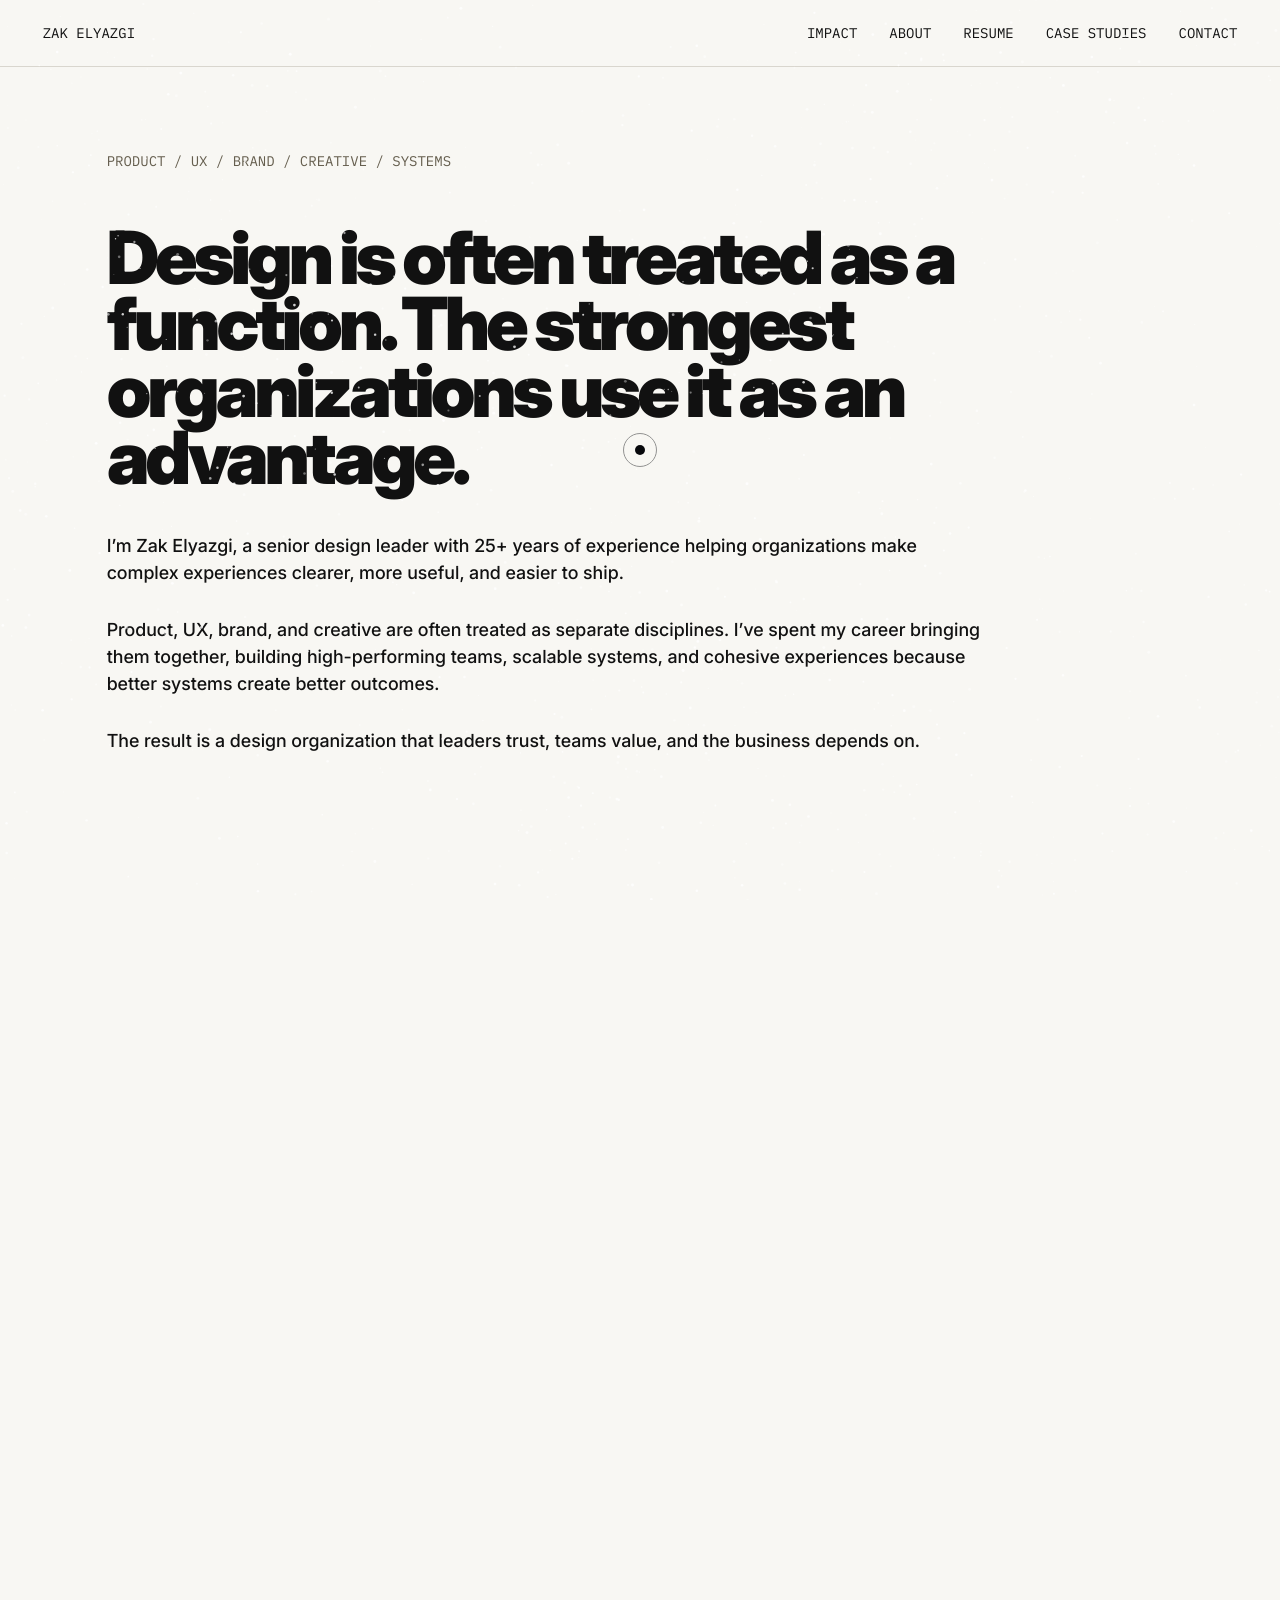
==== index.html @ 568b93e0 "Add social sharing preview metadata" ====
<!doctype html>
<html lang="en">
  <head>
    <meta charset="utf-8">
    <meta name="viewport" content="width=device-width, initial-scale=1">
    <meta name="description" content="Zak Elyazgi is a senior design leader helping organizations turn product, UX, brand, creative, and systems work into business advantage.">
    <title>Zak Elyazgi | Design Leader</title>
    <link rel="canonical" href="https://zakelyazgi.com/">
    <meta property="og:type" content="website">
    <meta property="og:site_name" content="Zak Elyazgi">
    <meta property="og:title" content="Zak Elyazgi | Design Leader">
    <meta property="og:description" content="Zak Elyazgi is a senior design leader helping organizations turn product, UX, brand, creative, and systems work into business advantage.">
    <meta property="og:url" content="https://zakelyazgi.com/">
    <meta property="og:image" content="https://zakelyazgi.com/assets/social-preview.jpg">
    <meta property="og:image:width" content="1200">
    <meta property="og:image:height" content="630">
    <meta property="og:image:alt" content="Zak Elyazgi, Design Leader">
    <meta name="twitter:card" content="summary_large_image">
    <meta name="twitter:title" content="Zak Elyazgi | Design Leader">
    <meta name="twitter:description" content="Zak Elyazgi is a senior design leader helping organizations turn product, UX, brand, creative, and systems work into business advantage.">
    <meta name="twitter:image" content="https://zakelyazgi.com/assets/social-preview.jpg">
    <meta name="twitter:image:alt" content="Zak Elyazgi, Design Leader">
    <link rel="preconnect" href="https://fonts.googleapis.com">
    <link rel="preconnect" href="https://fonts.gstatic.com" crossorigin>
    <link rel="icon" href="assets/favicon.svg" type="image/svg+xml">
    <link href="https://fonts.googleapis.com/css2?family=IBM+Plex+Mono:wght@400&family=Inter:wght@400;500;700;900&display=swap" rel="stylesheet">
    <link rel="stylesheet" href="styles.css?v=20260730-preloader-v6">
  </head>
  <body data-intro-active="true">
    <div class="intro-veil" aria-hidden="true"></div>
    <p class="intro-label" aria-hidden="true">Zak Elyazgi | UX, Product Design, Creative, Research</p>
    <canvas class="ambient-canvas" aria-hidden="true"></canvas>
    <header class="site-header" data-menu-open="false">
      <a class="brand" href="#top" aria-label="Zak Elyazgi home">Zak Elyazgi</a>
      <button class="menu-toggle" type="button" aria-expanded="false" aria-controls="primary-menu" aria-label="Open menu">
        <span></span>
        <span></span>
      </button>
      <nav id="primary-menu" class="primary-menu" aria-label="Primary navigation">
        <a href="#impact">Impact</a>
        <a href="#about">About</a>
        <a href="#record">Resume</a>
        <a href="#case-studies">Case Studies</a>
        <a href="#contact">Contact</a>
      </nav>
    </header>

    <main id="top">
      <section class="hero section-pad">
        <p class="eyebrow">Product / UX / Brand / Creative / Systems</p>
        <div class="hero-grid">
          <h1>Design is often treated as a function. The strongest organizations use it as an advantage.</h1>
          <div class="hero-aside">
            <p>I’m Zak Elyazgi, a senior design leader with 25+ years of experience helping organizations make complex experiences clearer, more useful, and easier to ship.</p>
            <p>Product, UX, brand, and creative are often treated as separate disciplines. I’ve spent my career bringing them together, building high-performing teams, scalable systems, and cohesive experiences because better systems create better outcomes.</p>
            <p>The result is a design organization that leaders trust, teams value, and the business depends on.</p>
            <div class="hero-actions">
              <a class="button-outline" href="#case-studies">View Case Studies</a>
              <a class="text-link" href="Resume_ZakElyazgi-DesignExecutive.pdf" target="_blank" rel="noreferrer">Download Resume (PDF)</a>
            </div>
          </div>
        </div>
      </section>

      <section class="section section-pad" id="impact" aria-labelledby="impact-title">
        <div class="section-intro">
          <p class="eyebrow">Selected Impact</p>
          <div>
            <h2 id="impact-title">Impact across business outcomes, product engagement, user scale, and team leadership.</h2>
            <p class="section-copy">Across enterprise technology, media, startups, and brand systems, my work has focused on building the teams, systems, and experiences that help Design create value for organizations that can be measured.</p>
          </div>
        </div>
        <div class="impact-grid" aria-label="Selected impact metrics">
          <article>
            <h3 class="metric-change"><span>18%</span><span class="metric-arrow">→</span><span>50%</span></h3>
            <p>Helped shift SiriusXM customer transaction mix from call center to digital self-service by improving subscription, ecommerce, and customer experience workflows across web and mobile platforms.</p>
          </article>
          <article>
            <h3>30%+</h3>
            <p>Increased engagement for NameStudio after redesigning the experience around LLM-powered, AI-assisted domain discovery.</p>
          </article>
          <article>
            <h3>12M+</h3>
            <p>Monthly SiriusXM digital users supported by the UX practice I built, with research and A/B testing programs established to improve web, mobile, ecommerce, subscription experiences, and conversion rates.</p>
          </article>
          <article>
            <h3>25+</h3>
            <p>Person globally distributed UX, creative, motion, animation, and front-end development team scaled at Swtch Communications — one of four multidisciplinary teams I’ve hired, built, mentored, and led across my career.</p>
          </article>
        </div>
        <p class="closing-line">The throughline is consistent: clearer systems, stronger teams, better experiences, and design work that earns trust by changing outcomes.</p>
      </section>

      <section class="section section-pad about-section" id="about" aria-labelledby="about-title">
        <div class="about-grid">
          <img class="profile-image" src="assets/zak-profile-withshadow.webp" alt="Zak Elyazgi portrait">
          <div class="about-copy">
            <p class="eyebrow">About Zak Elyazgi</p>
            <h2 id="about-title">I came up through the work. I lead by building the system around it.</h2>
            <p>I’m a UX, product, brand, and creative leader with 25+ years of experience across enterprise technology, media products, federal services, startups, and digital platforms.</p>
            <p>My career started in the craft of design and expanded into product experience, research, brand systems, creative direction, team leadership, and design operations. That range is the advantage. It means I understand the work itself, the teams behind it, and the systems required to make it better at scale.</p>
            <p>I care about strong design. I care just as much about the conditions that make strong design repeatable: clear priorities, better operating models, higher standards, useful research, trusted collaboration, and teams that know how to move from ambiguity to execution.</p>
          </div>
        </div>
        <div class="process-grid" aria-label="Leadership principles">
          <article>
            <p class="number-label">01</p>
            <h3>Build clarity.</h3>
            <p>I help teams understand what matters, what good looks like, and how design decisions connect to customer and business outcomes.</p>
          </article>
          <article>
            <p class="number-label">02</p>
            <h3>Raise the standard.</h3>
            <p>I push for stronger craft, clearer experiences, better collaboration, and more disciplined execution across product, UX, brand, and creative.</p>
          </article>
          <article>
            <p class="number-label">03</p>
            <h3>Create the system.</h3>
            <p>I build the workflows, standards, governance, feedback loops, and operating models that help teams deliver better work consistently.</p>
          </article>
          <article>
            <p class="number-label">04</p>
            <h3>Earn trust.</h3>
            <p>I help design become a partner the business depends on, not a function it simply routes work through.</p>
          </article>
        </div>
      </section>

      <section class="section section-pad" id="record" aria-labelledby="record-title">
        <div class="section-intro">
          <p class="eyebrow">Leadership Record</p>
          <div>
            <h2 id="record-title">Design leadership across teams, platforms, and operating models.</h2>
            <p class="section-copy">Across enterprise technology, media, startups, and brand systems, my work has focused on building the teams, systems, and experiences that help Design create measurable value.</p>
            <a class="text-link text-link-flush section-link" href="Resume_ZakElyazgi-DesignExecutive.pdf" target="_blank" rel="noreferrer">Download Resume (PDF)</a>
          </div>
        </div>
        <div class="experience-list" aria-label="Resume highlights">
          <article>
            <p class="company">Verisign</p>
            <div>
              <p class="role-date">2021-2025</p>
              <h3>Sr. Director, UX & Creative Services</h3>
              <p>Directed UX, research, brand, creative services, design operations, and digital experience across enterprise platforms within a publicly traded technology company. Led teams and systems supporting Verisign.com, NameStudio, global brand standards, accessibility, and design quality at scale.</p>
            </div>
          </article>
          <article>
            <p class="company">Swtch Comms</p>
            <div>
              <p class="role-date">2020-2021</p>
              <h3>Head of UX & Creative</h3>
              <p>Scaled a globally distributed 25-person team across UX, creative, motion, animation, and front-end delivery in a startup-like environment serving several high-profile clients. Designed the operating model, formalized roles and workflow governance, and raised delivery standards across disciplines during a pivotal growth phase.</p>
            </div>
          </article>
          <article>
            <p class="company">Halfaker</p>
            <div>
              <p class="role-date">2018-2021</p>
              <h3>Director, User Experience</h3>
              <p>Built and scaled the organization’s UX practice, embedding human-centered design, research, design systems, and Agile-aligned UX processes into complex federal service and enterprise programs.</p>
            </div>
          </article>
          <article>
            <p class="company">SiriusXM</p>
            <div>
              <p class="role-date">2014-2018</p>
              <h3>Director, User Experience</h3>
              <p>Built and led UX across web, mobile, ecommerce, and subscription experiences for digital platforms serving millions of users. Helped transform self-service workflows, grow online transactions, institutionalize A/B testing and research, and establish more consistent UX standards across SiriusXM.com properties.</p>
            </div>
          </article>
        </div>
      </section>

      <section class="section section-pad case-section" id="case-studies" aria-labelledby="case-title">
        <div class="section-intro">
          <p class="eyebrow">Case Studies</p>
          <div>
            <h2 id="case-title">Three examples of my design leadership, from strategy to outcomes.</h2>
            <p class="section-copy">Different environments, different constraints, same throughline: understand the system, improve the experience, and connect design decisions to outcomes the business can see.</p>
          </div>
        </div>
        <div class="case-grid">
          <article class="case-card purple">
            <p class="case-label">01 SiriusXM</p>
            <h3>Driving customer behavior toward digital self-service.</h3>
            <p>SiriusXM needed to shift more account, billing, subscription, and conversion activity out of the call center and into digital channels — improving the customer experience while reducing service costs.</p>
            <p>I helped build the UX practice, research discipline, testing programs, and self-service flow improvements that made more of those high-value tasks easier to complete through digital channels.</p>
            <div class="results">
              <p class="eyebrow-small">Results</p>
              <ul>
                <li>Tens of millions in annual cost savings through call deflection</li>
                <li>12M+ monthly digital users supported</li>
                <li>18% → 50% digital transaction mix shift</li>
              </ul>
            </div>
            <a class="case-link text-link-flush" href="case-study-siriusxm.html">Read the case study →</a>
          </article>
          <article class="case-card orange">
            <p class="case-label">02 Verisign</p>
            <h3>Building agency-level UX and creative capability in-house.</h3>
            <p>At Verisign, the challenge was building the internal capability to take on complex work across enterprise web, product UX, brand governance, accessibility, AI-enabled experience, and digital delivery.</p>
            <p>I led the UX, creative, research, and delivery model that helped the team redesign NameStudio, define its AI-assisted experience, and deliver a 120+ page Verisign.com redesign in-house.</p>
            <div class="results">
              <p class="eyebrow-small">Results</p>
              <ul>
                <li>30%+ NameStudio engagement lift</li>
                <li>120+ page Verisign.com redesign delivered in-house</li>
                <li>Significant outside agency cost savings</li>
              </ul>
            </div>
            <a class="case-link text-link-flush" href="case-study-verisign.html">Read the case study →</a>
          </article>
          <article class="case-card green">
            <p class="case-label">03 Grab</p>
            <h3>Turning speed into a delightful product experience.</h3>
            <p>Grab started as a rough startup idea with a big operational promise: deliver convenience-store essentials faster and closer than traditional delivery apps could.</p>
            <p>I led the UX and visual redesign across the customer app, internal fulfillment dashboard, and courier app, while also developing the marketing and investor story.</p>
            <div class="results">
              <p class="eyebrow-small">Results</p>
              <ul>
                <li>Launched live proof of concept</li>
                <li>Average 11-minute door-to-door delivery</li>
                <li>Customer feedback validated faster, easier, true door-to-door campus delivery</li>
              </ul>
            </div>
            <a class="case-link text-link-flush" href="case-study-grab.html">Read the case study →</a>
          </article>
        </div>
      </section>

      <section class="section section-pad additional-work" aria-labelledby="work-title">
        <div class="section-intro compact">
          <p class="eyebrow">Additional Work</p>
          <h2 id="work-title">A small sample of things I’ve made along the way.</h2>
        </div>
        <div class="work-carousel">
          <button class="work-frame" type="button" aria-label="Show next additional work slide">
            <img src="assets/carousel-01-grab-user-app.webp" alt="Grab user app screens">
          </button>
          <p class="work-label" aria-live="polite">01/15 – Grab user app</p>
          <div class="slider-bars" aria-label="Additional work carousel slides"></div>
        </div>
      </section>

      <section class="brand-section section-pad" aria-labelledby="brands-title">
        <p class="eyebrow centered" id="brands-title">Brands I’ve worked for or with</p>
        <div class="logo-grid" aria-label="Brand logos">
          <img class="logo-dotcom" src="assets/logo-dotcom.svg" alt=".com">
          <img class="logo-siriusxm" src="assets/logo-siriusxm.svg" alt="SiriusXM">
          <img class="logo-verisign" src="assets/logo-verisign.svg" alt="Verisign">
          <img class="logo-aol" src="assets/logo-aol.svg" alt="AOL">
          <img class="logo-nsc" src="assets/logo-national-student-clearinghouse.png" alt="National Student Clearinghouse">
          <img class="logo-wizards" src="assets/logo-wizards.svg" alt="Washington Wizards">
          <img class="logo-george-mason" src="assets/logo-george-mason.svg" alt="George Mason University">
          <img class="logo-hult-prize" src="assets/logo-hult-prize.svg" alt="Hult Prize">
        </div>
      </section>
      <section class="contact section-pad" id="contact" aria-labelledby="contact-title">
        <p class="eyebrow">Contact</p>
        <h2 id="contact-title">I’d love to help your organization leverage design as a business <span>advantage</span>.</h2>
        <p>If the challenge is connecting the dots across product, UX, brand, and creative — and building the team, standards, and operating model to turn that alignment into better outcomes — let’s talk.</p>
        <div class="contact-links">
          <a class="text-link text-link-flush" href="Resume_ZakElyazgi-DesignExecutive.pdf" target="_blank" rel="noreferrer">Download Resume (PDF)</a>
          <a class="text-link text-link-flush" href="https://www.linkedin.com/in/zakelyazgi" target="_blank" rel="noreferrer">Connect with me on LinkedIn</a>
          <a class="text-link text-link-flush" href="mailto:zak@zakelyazgi.com">Email Me</a>
        </div>
      </section>
    </main>

    <footer class="site-footer section-pad" aria-label="Site footer">
      <p>Designed in Figma. Developed with Codex.</p>
      <p>Copyright 2026 Zak Elyazgi. All Rights Reserved.</p>
    </footer>

    <script src="script.js?v=20260730-preloader-v6"></script>
  </body>
</html>
---- styles.css ----
:root {
  --paper: #f8f7f3;
  --ink: #111111;
  --muted: #655e4e;
  --line: #d9d6ce;
  --orange: #ff785a;
  --green: #69a297;
  --purple: #7e6b8f;
  --gutter: clamp(24px, 8.333vw, 160px);
  --content: 1600px;
  --label-col: clamp(160px, 14.166vw, 272px);
  --header-height: 67px;
  --space-section: clamp(88px, 6.667vw, 128px);
  --space-inner: clamp(48px, 3.333vw, 64px);
  --span-8: calc(var(--content) * 8 / 12);
  --span-10: calc(var(--content) * 10 / 12);
  --span-12: var(--content);
  --type-body: clamp(18px, 1.042vw, 20px);
  --type-inner: 16px;
  --leading-body: 1.5;
  --leading-inner: 1.3;
  --case-accent: var(--purple);
}

* {
  box-sizing: border-box;
}

html {
  overflow-x: hidden;
  scroll-behavior: smooth;
}

body {
  position: relative;
  margin: 0;
  overflow-x: hidden;
  background: var(--paper);
  color: var(--ink);
  font-family: Inter, Arial, sans-serif;
  text-rendering: geometricPrecision;
}

body[data-intro-active="true"] {
  height: 100vh;
  overflow: hidden;
}

.ambient-canvas {
  position: fixed;
  z-index: 3;
  inset: 0;
  width: 100%;
  height: 100%;
  pointer-events: none;
  mix-blend-mode: multiply;
  opacity: 0.78;
}

body[data-intro-active="true"] .ambient-canvas {
  z-index: 95;
  filter: contrast(1.5) brightness(1.4);
  mix-blend-mode: screen;
  opacity: 0.88;
}

body:not([data-intro-active="true"]) .ambient-canvas {
  filter: contrast(1.08) brightness(1.02);
  opacity: 0.72;
}

body[data-dotfield-theme="inverse"] .ambient-canvas {
  z-index: 4;
  filter: contrast(1.26) brightness(1.16);
  mix-blend-mode: screen;
  opacity: 0.54;
}

.cursor-dot,
.cursor-ring {
  position: fixed;
  top: 0;
  left: 0;
  z-index: 120;
  display: none;
  mix-blend-mode: difference;
  pointer-events: none;
  transform: translate3d(-50%, -50%, 0);
  will-change: transform;
}

.cursor-dot {
  width: 10px;
  height: 10px;
  border-radius: 999px;
  background: #ffffff;
}

.cursor-ring {
  width: 34px;
  height: 34px;
  border: 1px solid #ffffff;
  border-radius: 999px;
  opacity: 0.42;
  transition: width 180ms ease, height 180ms ease, border-color 180ms ease, opacity 180ms ease;
}

body[data-custom-cursor="true"],
body[data-custom-cursor="true"] a,
body[data-custom-cursor="true"] button {
  cursor: none;
}

body[data-custom-cursor="true"] .cursor-dot,
body[data-custom-cursor="true"] .cursor-ring {
  display: block;
}

body[data-cursor-hover="true"] .cursor-ring {
  width: 54px;
  height: 54px;
  opacity: 0.58;
}

body[data-reveal="true"] .reveal-item {
  opacity: 0;
  transform: translate3d(0, 14px, 0);
  transition: opacity 720ms ease, transform 560ms cubic-bezier(0.22, 1, 0.36, 1);
  transition-delay: var(--reveal-delay, 0ms);
  will-change: opacity, transform;
}

body[data-reveal="true"] .reveal-item.is-visible {
  opacity: 1;
  transform: translate3d(0, 0, 0);
}

body[data-unfurl="all"][data-reveal="true"] .reveal-item {
  clip-path: inset(0 100% -0.22em -0.08em);
  opacity: 1;
  transform: none;
  transition: clip-path 920ms cubic-bezier(0.76, 0, 0.24, 1);
  transition-delay: var(--reveal-delay, 0ms);
  will-change: clip-path;
}

body[data-unfurl="all"][data-reveal="true"] .reveal-item.is-visible {
  clip-path: inset(0 -0.08em -0.22em -0.08em);
  opacity: 1;
  transform: none;
}

body[data-unfurl="down"][data-reveal="true"] .reveal-item {
  clip-path: inset(0 -0.08em 100% -0.08em);
  opacity: 1;
  transform: none;
  transition: clip-path 920ms cubic-bezier(0.76, 0, 0.24, 1);
  transition-delay: var(--reveal-delay, 0ms);
  will-change: clip-path;
}

body[data-unfurl="down"][data-reveal="true"] .reveal-item.is-visible {
  clip-path: inset(0 -0.08em -0.22em -0.08em);
  opacity: 1;
  transform: none;
}

body[data-unfurl="down"] .hero h1,
body[data-unfurl="down"] .hero-aside p,
body[data-unfurl="down"] .hero-actions,
body[data-unfurl="all"] .hero h1,
body[data-unfurl="all"] .hero-aside p,
body[data-unfurl="all"] .hero-actions {
  animation: none;
}

body[data-unfurl="down"] .hero .eyebrow,
body[data-unfurl="down"] .hero h1,
body[data-unfurl="down"] .hero-aside p,
body[data-unfurl="down"] .hero-actions,
body[data-unfurl="all"] .hero .eyebrow,
body[data-unfurl="all"] .hero h1,
body[data-unfurl="all"] .hero-aside p,
body[data-unfurl="all"] .hero-actions {
  opacity: 1;
  transform: none;
}

@keyframes introLabelIn {
  0% {
    opacity: 0;
  }

  100% {
    opacity: 1;
  }
}

@keyframes introLabelOut {
  to {
    opacity: 0;
  }
}

@keyframes introVeilUp {
  0% {
    transform: translate3d(0, 0, 0);
  }

  100% {
    transform: translate3d(0, -100%, 0);
  }
}

.intro-veil {
  position: fixed;
  inset: 0;
  z-index: 90;
  background: var(--ink);
  pointer-events: none;
  transform: translate3d(0, 0, 0);
}

.intro-label {
  position: fixed;
  top: 50%;
  left: 50%;
  z-index: 110;
  max-width: calc(100vw - 48px);
  margin: 0;
  color: var(--paper);
  font-family: "IBM Plex Mono", monospace;
  font-size: 14px;
  font-weight: 400;
  line-height: 1.3;
  opacity: 0;
  pointer-events: none;
  text-align: center;
  text-transform: uppercase;
  transform: translate3d(-50%, -50%, 0);
  animation: introLabelIn 420ms ease forwards 140ms;
}

body[data-intro-exiting="true"] .intro-veil {
  animation: introVeilUp 960ms cubic-bezier(0.76, 0, 0.24, 1) forwards 140ms;
}

body[data-intro-exiting="true"] .intro-label {
  animation: introLabelOut 300ms ease forwards;
}

body[data-intro-seen="true"] .intro-veil,
body[data-intro-seen="true"] .intro-label {
  display: none;
}

@keyframes heroAsideIn {
  from {
    opacity: 0;
    transform: translate3d(0, 14px, 0);
  }

  to {
    opacity: 1;
    transform: translate3d(0, 0, 0);
  }
}

@keyframes navDropIn {
  from {
    opacity: 0;
    transform: translate3d(0, -100%, 0);
  }

  to {
    opacity: 1;
    transform: translate3d(0, 0, 0);
  }
}

@media (prefers-reduced-motion: reduce) {
  .ambient-canvas {
    opacity: 0.42;
  }

  .cursor-dot,
  .cursor-ring {
    display: none !important;
  }

  body[data-reveal="true"] .reveal-item {
    opacity: 1;
    transform: none;
    transition: none;
  }

  .intro-veil {
    display: none;
  }

  .intro-label {
    display: none;
  }

  .hero h1,
  .hero-aside > *,
  .site-header {
    opacity: 1;
    transform: none;
    animation: none;
  }
}

body,
button,
a {
  -webkit-font-smoothing: antialiased;
}

img {
  display: block;
  max-width: 100%;
}

a {
  color: inherit;
  text-decoration: none;
}

p,
h1,
h2,
h3,
ul {
  margin: 0;
}

main {
  padding-top: var(--header-height);
  background: var(--paper);
}

.site-header {
  position: fixed;
  top: 0;
  right: 0;
  left: 0;
  z-index: 50;
  display: flex;
  align-items: center;
  justify-content: space-between;
  min-height: var(--header-height);
  padding: 0 clamp(24px, 3.333vw, 64px);
  border-bottom: 1px solid var(--line);
  background: rgba(248, 247, 243, 0.94);
  backdrop-filter: blur(18px);
  opacity: 0;
  transform: translate3d(0, -100%, 0);
  transition: min-height 240ms cubic-bezier(0.22, 1, 0.36, 1), background 240ms ease, border-color 240ms ease, box-shadow 240ms ease;
}

body[data-intro-exiting="true"] .site-header {
  animation: navDropIn 760ms cubic-bezier(0.22, 1, 0.36, 1) forwards 600ms;
}

body[data-intro-skipped="true"] .site-header,
body[data-intro-skipped="true"] .hero h1,
body[data-intro-skipped="true"] .hero-aside p,
body[data-intro-skipped="true"] .hero-actions {
  opacity: 1;
  transform: none;
  animation: none;
}

.site-header[data-nav-scrolled="true"] {
  min-height: 56px;
  border-color: rgba(217, 214, 206, 0.74);
  background: rgba(248, 247, 243, 0.86);
  box-shadow: 0 18px 48px rgba(17, 17, 17, 0.035);
}

.brand,
.primary-menu,
.eyebrow,
.number-label,
.company,
.role-date,
.case-label,
.eyebrow-small,
.button-outline,
.text-link,
.site-footer p {
  font-family: "IBM Plex Mono", monospace;
  font-size: 14px;
  font-weight: 400;
  line-height: 1.3;
}

.brand,
.primary-menu a,
.eyebrow,
.number-label,
.company,
.role-date,
.case-label,
.eyebrow-small,
.button-outline,
.text-link {
  text-transform: uppercase;
}

.brand,
.primary-menu {
  color: var(--ink);
  white-space: nowrap;
}

.primary-menu {
  display: flex;
  gap: 32px;
  align-items: center;
  justify-content: flex-end;
  transition: gap 240ms cubic-bezier(0.22, 1, 0.36, 1);
}

.site-header[data-nav-scrolled="true"] .primary-menu {
  gap: 26px;
}

.primary-menu a,
.brand,
.text-link,
.case-link,
.button-outline {
  transition: color 180ms ease, border-color 180ms ease, background 180ms ease, background-size 220ms ease;
}

.primary-menu a {
  position: relative;
}

.primary-menu a::after {
  position: absolute;
  right: 0;
  bottom: -7px;
  left: 0;
  height: 1px;
  background: currentColor;
  content: "";
  opacity: 0.68;
  transform: scaleX(0);
  transform-origin: left center;
  transition: transform 220ms ease;
}

.primary-menu a:hover::after {
  transform: scaleX(1);
}

.primary-menu a:hover,
.brand:hover {
  color: var(--muted);
}

.text-link:hover,
.case-link:hover {
  color: var(--ink);
}

.menu-toggle {
  display: none;
}

.section-pad {
  width: min(100%, calc(var(--content) + (var(--gutter) * 2)));
  margin-inline: auto;
  padding-inline: var(--gutter);
}

.content-span-8,
.content-span-8-inset-1,
.content-span-10,
.content-span-10-inset-1,
.content-span-12 {
  margin-right: auto;
  margin-left: auto;
}

.content-span-8 {
  width: min(100%, var(--span-8));
}

.content-span-8-inset-1 {
  width: calc(100% * 8 / 12);
  margin-left: calc(100% / 12);
}

.content-span-10 {
  width: min(100%, var(--span-10));
}

.content-span-10-inset-1 {
  width: calc(100% * 10 / 12);
  margin-left: calc(100% / 12);
}

.content-span-12 {
  width: min(100%, var(--span-12));
}

.stack-section {
  padding-top: var(--space-section);
  padding-bottom: 0;
}

.section,
.hero,
.brand-section {
  position: relative;
}

.section::after,
.hero::after,
.brand-section::after {
  position: absolute;
  right: var(--gutter);
  bottom: 0;
  left: var(--gutter);
  height: 1px;
  background: var(--line);
  content: "";
}

.hero {
  padding-top: clamp(84px, 6.615vw, 127px);
  padding-bottom: clamp(72px, 6.667vw, 128px);
}

.hero .eyebrow {
  margin-bottom: clamp(52px, 4.271vw, 82px);
}

.hero-grid {
  display: grid;
  grid-template-columns: minmax(0, 1056px) minmax(320px, 512px);
  gap: clamp(32px, 1.667vw, 32px);
  align-items: start;
}

.hero-grid > * {
  min-width: 0;
}

h1,
h2,
.impact-grid h3,
.process-grid h3,
.experience-list h3,
.case-card h3,
.contact h2 {
  font-weight: 900;
  letter-spacing: -0.055em;
}

h1 {
  max-width: 1056px;
  font-size: clamp(62px, 5.729vw, 110px);
  line-height: 0.91;
}

.hero h1 {
  opacity: 0;
  transform: translate3d(0, 14px, 0);
}

.hero-aside {
  padding-top: 10px;
}

.hero-aside p,
.hero-actions {
  opacity: 0;
  transform: translate3d(0, 14px, 0);
}

body[data-intro-exiting="true"] .hero h1 {
  animation: heroAsideIn 760ms cubic-bezier(0.22, 1, 0.36, 1) forwards 760ms;
}

body[data-intro-exiting="true"] .hero-aside p,
body[data-intro-exiting="true"] .hero-actions {
  animation: heroAsideIn 720ms cubic-bezier(0.22, 1, 0.36, 1) forwards;
}

body[data-intro-exiting="true"] .hero-aside p:nth-of-type(1) {
  animation-delay: 900ms;
}

body[data-intro-exiting="true"] .hero-aside p:nth-of-type(2) {
  animation-delay: 1020ms;
}

body[data-intro-exiting="true"] .hero-aside p:nth-of-type(3) {
  animation-delay: 1140ms;
}

body[data-intro-exiting="true"] .hero-actions {
  animation-delay: 1300ms;
}

.hero-aside p,
.section-copy,
.closing-line,
.about-copy p:not(.eyebrow),
.contact > p:not(.eyebrow),
.case-hero-copy p,
.case-proof-copy,
.case-callout p:not(.eyebrow),
.case-outcome-copy p {
  color: var(--ink);
  font-size: var(--type-body);
  font-weight: 500;
  line-height: var(--leading-body);
}

.hero-aside p + p,
.about-copy p + p {
  margin-top: 30px;
}

.hero-actions {
  display: flex;
  flex-wrap: wrap;
  gap: 24px 32px;
  align-items: center;
  margin-top: 42px;
}

.button-outline {
  position: relative;
  display: inline-flex;
  align-items: center;
  justify-content: center;
  min-width: 240px;
  min-height: 54px;
  padding: 13px 24px 11px;
  border: 1px solid var(--ink);
  background-image: linear-gradient(var(--ink), var(--ink));
  background-position: left center;
  background-repeat: no-repeat;
  background-size: 0% 100%;
  color: var(--muted);
  text-align: center;
}

.button-outline:hover {
  background-size: 100% 100%;
  color: var(--paper);
}

.text-link {
  position: relative;
  display: inline-block;
  padding-inline: 12px;
  color: var(--muted);
  line-height: 2.15;
}

.text-link-flush {
  padding-inline: 0;
}

.case-link.text-link-flush {
  padding-inline: 0;
}

.text-link::before,
.text-link::after,
.case-link::before,
.case-link::after {
  position: absolute;
  right: 12px;
  bottom: 0;
  left: 12px;
  height: 1px;
  background: currentColor;
  content: "";
  pointer-events: none;
}

.text-link::before,
.case-link::before {
  opacity: 0.42;
  transition: opacity 120ms ease;
}

.text-link::after,
.case-link::after {
  opacity: 1;
  transform: scaleX(0);
  transform-origin: left center;
  transition: transform 220ms ease;
}

.text-link-flush::before,
.text-link-flush::after {
  right: 0;
  left: 0;
}

.text-link:hover::before,
.case-link:hover::before {
  opacity: 0;
}

.text-link:hover::after,
.case-link:hover::after {
  transform: scaleX(1);
}

.section {
  padding-top: clamp(88px, 6.667vw, 128px);
  padding-bottom: clamp(88px, 6.667vw, 128px);
}

.section-intro {
  display: grid;
  grid-template-columns: var(--label-col) minmax(0, 1056px);
  gap: 0;
  align-items: start;
}

.section-intro.compact {
  margin-bottom: 58px;
}

.eyebrow,
.number-label,
.company,
.role-date,
.case-label,
.eyebrow-small {
  color: var(--muted);
}

h2 {
  max-width: 1056px;
  font-size: clamp(48px, 4.167vw, 80px);
  line-height: 1;
}

.section-copy {
  max-width: 1056px;
  margin-top: clamp(44px, 3.333vw, 64px);
}

.section-link {
  margin-top: 38px;
}

.impact-grid {
  display: grid;
  grid-template-columns: repeat(4, minmax(0, 1fr));
  margin-top: clamp(60px, 4.896vw, 94px);
}

.impact-grid article {
  display: grid;
  grid-template-rows: 96px 1fr;
  align-content: start;
  min-height: 349px;
  padding: 64px 40px;
  border: 1px solid var(--line);
  border-right: 0;
}

.impact-grid article:last-child {
  border-right: 1px solid var(--line);
}

.impact-grid h3 {
  display: flex;
  gap: clamp(8px, 0.729vw, 14px);
  align-items: baseline;
  align-self: start;
  flex-wrap: nowrap;
  font-size: clamp(50px, 3.073vw, 59px);
  line-height: 0.875;
  white-space: nowrap;
}

.metric-change {
  max-width: 100%;
}

.impact-grid article > p {
  align-self: start;
  margin-top: 0;
}

.metric-arrow {
  font-family: "IBM Plex Mono", monospace;
  font-weight: 400;
  letter-spacing: 0;
}

.impact-grid p,
.process-grid p,
.experience-list p,
.case-card p,
.case-card li {
  font-size: var(--type-inner);
  font-weight: 500;
  line-height: var(--leading-inner);
}

.closing-line {
  max-width: 1056px;
  margin-top: 61px;
  margin-left: var(--label-col);
}

.about-grid {
  display: grid;
  grid-template-columns: minmax(260px, 512px) minmax(0, 1056px);
  gap: 32px;
  align-items: start;
}

.profile-image {
  width: 100%;
  max-width: 512px;
  aspect-ratio: 512 / 531;
  object-fit: cover;
}

.about-copy {
  padding-left: 0;
}

.about-copy .eyebrow {
  margin-bottom: clamp(56px, 4.271vw, 82px);
}

.about-copy h2 {
  margin-bottom: clamp(42px, 3.333vw, 64px);
}

.about-copy p:not(.eyebrow) {
  max-width: 1056px;
}

.process-grid {
  display: grid;
  grid-template-columns: repeat(4, minmax(0, 1fr));
  margin-top: clamp(76px, 6.667vw, 128px);
}

.process-grid article {
  min-height: 348px;
  padding: 63px 39px 39px;
  border: 1px solid var(--muted);
  border-right: 0;
}

.process-grid article:last-child {
  border-right: 1px solid var(--muted);
}

.number-label {
  margin-bottom: 42px;
}

.process-grid h3,
.experience-list h3,
.case-card h3 {
  font-size: clamp(28px, 1.875vw, 36px);
  line-height: 0.92;
}

.process-grid h3 {
  margin-bottom: 54px;
}

.experience-list {
  margin-top: clamp(86px, 6.667vw, 128px);
  border-top: 1px solid var(--line);
}

.experience-list article {
  display: grid;
  grid-template-columns: var(--label-col) minmax(0, 1056px);
  padding: 61px 0;
  border-bottom: 1px solid var(--line);
}

.company,
.role-date {
  font-size: 20px;
}

.case-section {
  border-top: 0;
}

.about-section::after,
#record::after,
.case-section::after {
  display: none;
}

.experience-list h3 {
  margin-top: 23px;
  margin-bottom: 24px;
}

.case-grid {
  display: grid;
  grid-template-columns: repeat(3, minmax(0, 1fr));
  gap: clamp(40px, 2.604vw, 50px);
  margin-top: 72px;
}

.case-card {
  --case-card-line-overhang: 24px;
  position: relative;
  display: flex;
  flex-direction: column;
  min-height: 710px;
  padding: var(--case-card-line-overhang, 32px) 0 var(--case-card-line-overhang, 32px) 49px;
}

.case-card::before {
  position: absolute;
  top: 0;
  bottom: 0;
  left: 0;
  width: 4px;
  content: "";
  transition: opacity 220ms ease;
}

.case-card.purple::before {
  background: var(--purple);
}

.case-card.orange::before {
  background: var(--orange);
}

.case-card.green::before {
  background: var(--green);
}

.case-label {
  margin-bottom: 24px;
  font-size: 20px;
}

.case-card h3 {
  max-width: 414px;
  margin-bottom: 76px;
  line-height: 1;
}

.case-card p:not(.case-label):not(.eyebrow-small) {
  max-width: 414px;
}

.case-card p + p {
  margin-top: 20px;
}

.results {
  margin-top: 35px;
}

.eyebrow-small {
  margin-bottom: 16px;
}

.case-card ul {
  display: grid;
  gap: 0;
  max-width: 414px;
  padding-left: 22px;
}

.case-link {
  position: relative;
  align-self: flex-start;
  margin-top: auto;
  padding-inline: 12px;
  color: var(--muted);
  font-family: "IBM Plex Mono", monospace;
  font-size: 14px;
  font-weight: 400;
  line-height: 2.15;
  text-transform: uppercase;
}

.additional-work {
  padding-top: clamp(88px, 6.667vw, 128px);
  padding-bottom: clamp(88px, 6.667vw, 128px);
}

.work-frame {
  appearance: none;
  position: relative;
  z-index: 5;
  display: grid;
  place-items: center;
  width: 100%;
  aspect-ratio: 5 / 3;
  min-height: 0;
  padding: 0;
  border: 0;
  overflow: hidden;
  background: #ffffff;
  cursor: pointer;
}

.work-frame img {
  position: relative;
  z-index: 1;
  display: block;
  width: 100%;
  height: 100%;
  object-fit: cover;
  opacity: 1;
  transition: opacity 320ms ease;
}

.work-frame[data-transitioning="true"] img {
  opacity: 0;
}

.work-frame:focus-visible,
.slider-bar:focus-visible {
  outline: 1px solid var(--ink);
  outline-offset: 6px;
}

.work-label {
  position: relative;
  z-index: 5;
  margin-top: 12px;
  color: var(--muted);
  font-family: "IBM Plex Mono", monospace;
  font-size: 14px;
  font-weight: 400;
  line-height: 1.3;
  text-transform: uppercase;
}

.slider-bars {
  --slider-track-width: auto;
  --active-bar-x: 0px;
  position: relative;
  z-index: 5;
  display: block;
  width: var(--slider-track-width);
  height: 17px;
  max-width: 100%;
  margin-top: 24px;
  overflow-x: auto;
  scrollbar-width: none;
}

.slider-bars::-webkit-scrollbar {
  display: none;
}

.slider-active-indicator {
  position: absolute;
  top: 8px;
  left: 0;
  z-index: 1;
  display: block;
  width: 64px;
  height: 1px;
  border-radius: 999px;
  background: var(--orange);
  pointer-events: none;
  transform: translate3d(var(--active-bar-x), 0, 0);
  transition: transform 560ms cubic-bezier(0.22, 1, 0.36, 1);
}

.slider-bar {
  appearance: none;
  position: absolute;
  top: 0;
  left: 0;
  z-index: 2;
  display: block;
  width: 16px;
  height: 17px;
  padding: 0;
  border: 0;
  border-radius: 999px;
  background: transparent;
  cursor: pointer;
  opacity: 0.82;
  overflow: hidden;
  transform: translate3d(var(--bar-x, 0), 0, 0);
  transition: transform 420ms cubic-bezier(0.22, 1, 0.36, 1), width 420ms cubic-bezier(0.22, 1, 0.36, 1), opacity 240ms ease;
}

.slider-bar::before {
  content: "";
  position: absolute;
  top: 8px;
  left: 0;
  display: block;
  width: 100%;
  height: 1px;
  border-radius: 999px;
  background: var(--muted);
  opacity: 0.42;
}

.slider-bar.active {
  width: 64px;
  background: transparent;
  opacity: 1;
}

.slider-bar.active::before {
  background: transparent;
}

.brand-section {
  padding-top: clamp(88px, 6.667vw, 128px);
  padding-bottom: clamp(88px, 6.667vw, 128px);
}

.centered {
  text-align: center;
}

.logo-grid {
  display: grid;
  grid-template-columns: repeat(4, max-content);
  gap: 64px clamp(48px, 7.813vw, 150px);
  align-items: center;
  justify-items: center;
  justify-content: space-between;
  max-width: 1268px;
  margin: 76px auto 0;
}

.logo-grid img {
  display: block;
  max-width: 100%;
  object-fit: contain;
}

.logo-dotcom {
  width: clamp(136px, 8.854vw, 170px);
  height: clamp(33px, 2.135vw, 41px);
}

.logo-siriusxm {
  width: clamp(185px, 12.031vw, 231px);
  height: clamp(29px, 1.875vw, 36px);
}

.logo-verisign {
  width: clamp(175px, 11.406vw, 219px);
  height: clamp(55px, 3.594vw, 69px);
}

.logo-aol {
  width: clamp(95px, 6.198vw, 119px);
  height: clamp(34px, 2.188vw, 42px);
}

.logo-nsc {
  width: clamp(170px, 11.094vw, 213px);
  height: clamp(56px, 3.646vw, 70px);
}

.logo-wizards {
  width: clamp(170px, 11.042vw, 212px);
  height: clamp(38px, 2.448vw, 47px);
}

.logo-george-mason {
  width: clamp(175px, 11.406vw, 219px);
  height: clamp(41px, 2.656vw, 51px);
}

.logo-hult-prize {
  width: clamp(132px, 8.594vw, 165px);
  height: clamp(44px, 2.865vw, 55px);
}

.contact {
  width: 100%;
  max-width: none;
  margin-inline: 0;
  padding-right: max(var(--gutter), calc((100vw - var(--content)) / 2 + var(--gutter)));
  padding-left: max(var(--gutter), calc((100vw - var(--content)) / 2 + var(--gutter)));
  padding-top: clamp(88px, 7.135vw, 137px);
  padding-bottom: 70px;
  background: var(--ink);
  color: var(--paper);
}

.contact .eyebrow,
.contact .text-link {
  color: var(--paper);
}

.contact .text-link:hover {
  color: var(--paper);
}

.contact h2 {
  max-width: var(--content);
  margin-top: 64px;
  font-size: clamp(54px, 5.729vw, 110px);
  line-height: 0.91;
}

.contact h2 span {
  color: var(--green);
}

.contact > p:not(.eyebrow) {
  max-width: 1056px;
  margin-top: 58px;
  color: var(--paper);
}

.contact-links {
  display: flex;
  flex-wrap: wrap;
  gap: 32px;
  margin-top: 52px;
}

.site-footer {
  position: relative;
  z-index: 5;
  display: flex;
  justify-content: space-between;
  gap: 24px;
  width: 100%;
  max-width: none;
  margin-inline: 0;
  padding-right: max(var(--gutter), calc((100vw - var(--content)) / 2 + var(--gutter)));
  padding-left: max(var(--gutter), calc((100vw - var(--content)) / 2 + var(--gutter)));
  padding-top: 30px;
  padding-bottom: 30px;
  border-top: 1px solid #2a2a2a;
  background: var(--ink);
  color: var(--paper);
}

.site-footer p {
  color: var(--paper);
  text-transform: none;
}

.visually-hidden {
  position: absolute;
  width: 1px;
  height: 1px;
  padding: 0;
  overflow: hidden;
  clip: rect(0, 0, 0, 0);
  white-space: nowrap;
  border: 0;
}

.case-study-page .section-copy p + p {
  margin-top: 30px;
}

.case-study-page .case-comparison {
  --compare-col-1: "Online Account Center";
  --compare-col-2: "Channel Guide";
}

.case-study-verisign {
  --case-accent: var(--orange);
}

.case-study-verisign .case-comparison {
  --compare-col-1: "Verisign.com Redesign";
  --compare-col-2: "NameStudio + LLM";
}

.case-study-grab {
  --case-accent: var(--green);
}

.case-study-grab .case-comparison {
  --compare-col-1: "Customer App";
  --compare-col-2: "Courier + Fulfillment System";
}

.case-subnav {
  padding-top: 40px;
  padding-bottom: 40px;
}

.case-subnav-inner {
  display: flex;
  align-items: center;
  justify-content: center;
  gap: 48px;
  width: fit-content;
  max-width: 100%;
  margin-inline: auto;
  padding-inline: 18px;
  border: 1px solid var(--line);
  border-radius: 6px;
}

.case-subnav a {
  display: inline-flex;
  align-items: center;
  min-height: 46px;
  padding: 12px 0 10px;
  color: var(--muted);
  font-family: "IBM Plex Mono", monospace;
  font-size: 14px;
  font-weight: 400;
  line-height: 1.3;
  text-transform: uppercase;
  transition: color 180ms ease;
  white-space: nowrap;
}

.case-subnav a:last-child {
  border-right: 0;
}

.case-subnav a:hover {
  color: var(--ink);
}

.case-hero {
  position: relative;
  padding-top: clamp(64px, 4.583vw, 88px);
  padding-bottom: var(--space-section);
}

.case-hero::after,
.case-led-section::after {
  position: absolute;
  display: block;
  right: var(--gutter);
  bottom: 0;
  left: var(--gutter);
  height: 1px;
  background: var(--line);
  content: "";
}

.case-hero-rule {
  position: absolute;
  top: -24px;
  bottom: -24px;
  left: 0;
  width: 8px;
  background: var(--case-accent);
}

body[data-unfurl="down"][data-reveal="true"] .case-hero-rule.reveal-item,
body[data-unfurl="all"][data-reveal="true"] .case-hero-rule.reveal-item {
  clip-path: none;
  opacity: 1;
  transform: scaleY(0);
  transform-origin: top center;
  transition: transform 920ms cubic-bezier(0.76, 0, 0.24, 1);
  transition-delay: var(--reveal-delay, 0ms);
}

body[data-unfurl="down"][data-reveal="true"] .case-hero-rule.reveal-item.is-visible,
body[data-unfurl="all"][data-reveal="true"] .case-hero-rule.reveal-item.is-visible {
  transform: scaleY(1);
}

.case-hero-grid {
  position: relative;
  display: grid;
  grid-template-columns: clamp(108px, 7.083vw, 136px) minmax(0, 1fr);
  align-items: start;
}

.case-hero-label {
  grid-column: 2;
  padding-left: 0;
  margin-bottom: 30px;
}

.case-hero-main {
  grid-column: 2;
  max-width: 1328px;
}

.case-hero-logo {
  margin-bottom: var(--space-inner);
}

.case-hero-main .logo-grab {
  width: clamp(126px, 9.375vw, 180px);
  height: auto;
}

.case-hero-wordmark {
  color: var(--ink);
  font-family: "IBM Plex Mono", monospace;
  font-size: 20px;
  font-weight: 400;
  line-height: 1;
  text-transform: uppercase;
}

.case-hero h1 {
  max-width: 1180px;
}

.case-hero-detail {
  display: grid;
  grid-template-columns: minmax(240px, 392px) minmax(0, 648px);
  gap: clamp(48px, 5vw, 96px);
  align-items: start;
  margin-top: var(--space-inner);
}

.case-meta {
  display: grid;
  gap: 28px;
}

.case-meta p:not(.eyebrow-small) {
  font-size: var(--type-inner);
  font-weight: 500;
  line-height: var(--leading-inner);
}

.case-hero-copy p + p,
.case-outcome-copy p + p {
  margin-top: 30px;
}

.case-media-section {
  position: relative;
  padding-top: var(--space-section);
  padding-bottom: 0;
}

.case-media {
  display: grid;
  place-items: center;
  width: 100%;
  aspect-ratio: 5 / 3;
  margin: 0;
  overflow: hidden;
  background: #ffffff;
}

.case-media.case-media-contained {
  aspect-ratio: 5 / 3;
}

.case-media img {
  width: 100%;
  height: 100%;
  object-fit: cover;
}

.case-media-contained img {
  object-fit: contain;
}

.case-media-inline {
  margin-top: var(--space-inner);
}

.case-objectives {
  position: relative;
}

.case-objectives .process-grid {
  margin-top: 0;
}

.case-study-page .proof-section {
  position: relative;
  padding-bottom: var(--space-section);
}

.case-study-page .case-led-section {
  position: relative;
  padding-bottom: var(--space-section);
}

.case-proof-intro h2 {
  margin-top: var(--space-inner);
}

.case-proof-intro .section-copy {
  max-width: none;
}

.case-comparison {
  position: relative;
  margin-top: var(--space-inner);
}

.case-comparison::after,
.case-comparison-head::after {
  position: absolute;
  left: calc(-100% / 10);
  right: calc(-100% / 10);
  height: 1px;
  background: var(--line);
  content: "";
}

.case-comparison::after {
  bottom: 0;
}

.case-comparison-row {
  display: grid;
  grid-template-columns: repeat(10, minmax(0, 1fr));
  column-gap: clamp(32px, 2.5vw, 48px);
  padding: clamp(24px, 1.667vw, 32px) 0;
}

.case-comparison-head + .case-comparison-row {
  padding-top: var(--space-inner);
}

.case-comparison-row:last-child {
  padding-bottom: var(--space-inner);
}

.case-comparison-row > :nth-child(1) {
  grid-column: 1 / span 2;
}

.case-comparison-row > :nth-child(2) {
  grid-column: 3 / span 4;
}

.case-comparison-row > :nth-child(3) {
  grid-column: 7 / span 4;
}

.case-comparison-head {
  position: relative;
  align-items: end;
  padding-top: 0;
}

.case-comparison-head::after {
  bottom: 0;
}

.case-comparison h3 {
  font-size: clamp(28px, 1.875vw, 36px);
  font-weight: 900;
  line-height: 0.92;
  letter-spacing: -0.055em;
}

.case-comparison-row p:not(.eyebrow-small) {
  font-size: var(--type-inner);
  font-weight: 500;
  line-height: var(--leading-inner);
}

.case-proof-copy {
  max-width: none;
  margin-top: var(--space-inner);
}

.case-proof-copy p + p {
  margin-top: 30px;
}

.case-callout {
  width: min(100%, var(--span-8));
  margin: var(--space-section) auto 0;
  padding: clamp(48px, 4.167vw, 80px);
  border: 1px solid var(--line);
}

.case-callout h2 {
  margin-top: 44px;
}

.case-callout p:last-child {
  max-width: 760px;
  margin-top: 44px;
}

.case-outcome {
  padding-bottom: clamp(88px, 7.135vw, 137px);
}

.case-outcome-copy {
  max-width: 1056px;
  margin-top: 58px;
}

.case-outcome-copy p {
  color: var(--paper);
}

@media (max-width: 1879px) {
  .impact-grid {
    grid-template-columns: repeat(2, minmax(0, 1fr));
  }

  .impact-grid article {
    grid-template-rows: 104px 1fr;
    min-height: 0;
    padding: 48px 40px;
  }

  .impact-grid h3 {
    font-size: clamp(62px, 5.9vw, 76px);
  }

  .impact-grid .metric-change {
    font-size: clamp(56px, 4.85vw, 64px);
    gap: clamp(8px, 0.8vw, 12px);
  }

  .impact-grid article:nth-child(-n + 2) {
    border-bottom: 0;
  }

  .impact-grid article:nth-child(2) {
    border-right: 1px solid var(--line);
  }
}

@media (max-width: 1280px) {
  :root {
    --label-col: 180px;
  }

  .hero-grid,
  .about-grid {
    grid-template-columns: 1fr;
  }

  .hero-aside,
  .about-copy {
    max-width: 880px;
  }

  .process-grid {
    grid-template-columns: repeat(2, minmax(0, 1fr));
  }

  .process-grid article:nth-child(-n + 2) {
    border-bottom: 0;
  }

  .process-grid article:nth-child(2) {
    border-right: 1px solid var(--line);
  }

  .process-grid article:nth-child(2) {
    border-right-color: var(--muted);
  }

  .case-grid {
    grid-template-columns: 1fr;
    gap: 96px;
    margin-top: 68px;
  }

  .case-card {
    min-height: auto;
    padding-top: var(--case-card-line-overhang, 24px);
    padding-bottom: var(--case-card-line-overhang, 24px);
  }

  .case-card h3,
  .case-card p:not(.case-label):not(.eyebrow-small),
  .case-card ul {
    max-width: 760px;
  }

  .case-card h3 {
    margin-bottom: 38px;
  }

  .case-link {
    margin-top: 48px;
  }

  .case-hero-detail {
    grid-template-columns: 1fr;
    max-width: 880px;
  }

  .case-meta {
    grid-template-columns: repeat(2, minmax(0, 1fr));
  }
}

@media (max-width: 980px) {
  :root {
    --gutter: clamp(20px, 5vw, 48px);
    --label-col: 1fr;
  }

  .site-header {
    position: fixed;
    display: grid;
    grid-template-columns: 1fr 44px;
    align-items: center;
    flex-wrap: wrap;
    min-height: 67px;
    padding-top: 0;
    padding-bottom: 0;
  }

  .site-header[data-nav-scrolled="true"] {
    min-height: 67px;
  }

  .brand {
    display: inline-flex;
    align-items: center;
    height: 44px;
    line-height: 1;
  }

  .menu-toggle {
    position: relative;
    z-index: 22;
    display: grid;
    gap: 6px;
    width: 44px;
    height: 44px;
    place-content: center;
    border: 0;
    background: transparent;
    color: var(--ink);
    cursor: pointer;
  }

  .menu-toggle span {
    display: block;
    width: 22px;
    height: 1px;
    background: currentColor;
    transition: transform 180ms ease;
  }

  .site-header[data-menu-open="true"] .menu-toggle span:first-child {
    transform: translateY(3.5px) rotate(45deg);
  }

  .site-header[data-menu-open="true"] .menu-toggle span:last-child {
    transform: translateY(-3.5px) rotate(-45deg);
  }

  .primary-menu {
    position: fixed;
    top: 67px;
    right: 0;
    left: 0;
    transform: none;
    display: grid;
    gap: 30px;
    width: 100vw;
    max-height: 0;
    overflow: hidden;
    padding: 0;
    background: var(--paper);
    place-content: center;
    justify-items: center;
    pointer-events: none;
    transition: max-height 180ms ease, padding 180ms ease;
    text-align: center;
  }

  .site-header[data-nav-scrolled="true"] .primary-menu {
    gap: 30px;
  }

  .primary-menu a {
    display: block;
    padding: 8px 0;
    border-bottom: 0;
    text-align: center;
  }

  .primary-menu a::after {
    right: 0;
    bottom: 0;
    left: 0;
  }

  .site-header[data-menu-open="true"] .primary-menu {
    max-height: min(540px, calc(100svh - var(--header-height)));
    padding: 74px 0 80px;
    pointer-events: auto;
  }

  .section-intro,
  .experience-list article {
    grid-template-columns: 1fr;
    gap: 28px;
  }

  .section-copy {
    margin-top: 30px;
  }

  .closing-line {
    margin-left: 0;
  }

  .company {
    margin-bottom: 10px;
  }

  .logo-grid {
    grid-template-columns: repeat(2, minmax(0, 1fr));
    gap: 48px;
    justify-content: center;
  }

  .case-subnav-inner {
    width: 100%;
    gap: 0;
    padding-inline: 0;
  }

  .case-subnav a {
    justify-content: center;
    width: 33.333%;
    padding-right: 12px;
    padding-left: 12px;
    text-align: center;
  }

  .case-subnav a:first-child {
    font-size: 0;
  }

  .case-subnav a:first-child::before {
    content: "Prev";
    font-size: 14px;
  }

  .case-subnav a:nth-child(2) {
    font-size: 0;
  }

  .case-subnav a:nth-child(2)::before {
    content: "Home";
    font-size: 14px;
  }

  .case-subnav a:last-child {
    font-size: 0;
  }

  .case-subnav a:last-child::before {
    content: "Next";
    font-size: 14px;
  }

  .case-hero-grid {
    grid-template-columns: 1fr;
    gap: 48px;
  }

  .case-hero-label,
  .case-hero-main {
    grid-column: 1;
    padding-left: 52px;
  }

  .case-comparison {
    display: grid;
    gap: 32px;
    border-top: 0;
  }

  .case-comparison::after,
  .case-comparison-head::after {
    left: 0;
    right: 0;
    width: auto;
  }

  .case-comparison-row,
  .case-comparison-head {
    grid-template-columns: 1fr;
    gap: 18px;
    padding: 0 0 32px;
  }

  .case-comparison-row > :nth-child(1),
  .case-comparison-row > :nth-child(2),
  .case-comparison-row > :nth-child(3) {
    grid-column: auto;
  }

  .case-comparison-head {
    display: none;
  }

  .case-comparison-row {
    border-bottom: 0;
  }

  .case-comparison-row p:not(.eyebrow-small)::before {
    display: block;
    margin-bottom: 8px;
    color: var(--muted);
    font-family: "IBM Plex Mono", monospace;
    font-size: 14px;
    font-weight: 400;
    line-height: 1.3;
    text-transform: uppercase;
  }

  .case-comparison-row p:nth-child(2)::before {
    content: var(--compare-col-1);
  }

  .case-comparison-row p:nth-child(3)::before {
    content: var(--compare-col-2);
  }

  .case-proof-copy {
    margin-left: 0;
  }

  .content-span-8-inset-1,
  .content-span-10-inset-1 {
    width: 100%;
    margin-left: 0;
  }
}

@media (max-width: 800px) {
  .impact-grid {
    grid-template-columns: 1fr;
  }

  .impact-grid article,
  .impact-grid article:nth-child(2) {
    border-right: 1px solid var(--line);
  }

  .impact-grid article:not(:last-child) {
    border-bottom: 0;
  }

  .case-grid {
    gap: 104px;
  }

  .case-card h3 {
    margin-bottom: 56px;
  }

  .case-card p + p {
    margin-top: 32px;
  }

  .results {
    margin-top: 56px;
  }

  .case-card ul {
    gap: 10px;
  }

  .case-link {
    margin-top: 44px;
  }

  .case-media-section {
    padding-top: 72px;
    padding-bottom: 72px;
  }
}

@media (max-width: 680px) {
  :root {
    --gutter: 24px;
  }

  h1 {
    font-size: clamp(40px, 11.8vw, 56px);
  }

  h2 {
    font-size: clamp(40px, 11.5vw, 58px);
  }

  .contact h2 {
    font-size: clamp(48px, 13vw, 68px);
    margin-top: 42px;
  }

  .hero-actions {
    align-items: center;
    flex-direction: column;
    width: 100%;
    max-width: none;
    margin-inline: 0;
  }

  .contact-links {
    align-items: stretch;
    flex-direction: column;
  }

  .contact-links {
    align-items: flex-start;
  }

  .button-outline {
    width: 100%;
    max-width: 100%;
    min-width: 0;
    align-self: center;
  }

  .hero-actions .text-link {
    align-self: center;
    text-align: center;
  }

  .process-grid,
  .logo-grid {
    grid-template-columns: 1fr;
  }

  .impact-grid article,
  .impact-grid article:nth-child(2),
  .process-grid article,
  .process-grid article:nth-child(2) {
    border-right: 1px solid var(--line);
  }

  .process-grid article:not(:last-child) {
    border-bottom: 0;
  }

  .process-grid article,
  .process-grid article:nth-child(2) {
    border-right-color: var(--muted);
  }

  .impact-grid h3 {
    font-size: clamp(54px, 15vw, 64px);
    line-height: 0.9;
  }

  .impact-grid article {
    grid-template-rows: auto auto;
    gap: 42px;
    min-height: 0;
    padding: 32px 28px 36px;
  }

  .impact-grid article > p {
    align-self: start;
    margin-top: 0;
  }

  .process-grid article {
    min-height: 300px;
  }

  .case-card {
    padding-left: 28px;
  }

  .case-label {
    white-space: normal;
  }

  .slider-bars {
    grid-template-columns: repeat(6, 1fr);
  }

  .site-footer {
    flex-direction: column;
    gap: 10px;
    text-align: center;
  }

  .case-subnav {
    padding-top: 28px;
    padding-bottom: 28px;
  }

  .case-subnav a {
    min-height: 42px;
  }

  .case-hero {
    padding-top: 44px;
  }

  .case-hero-label,
  .case-hero-main {
    padding-left: 28px;
  }

  .case-hero-logo {
    margin-bottom: 48px;
  }

  .case-hero-detail {
    margin-top: 64px;
  }

  .case-meta {
    grid-template-columns: 1fr;
    gap: 24px;
  }

  .case-media:not(.case-media-contained) {
    aspect-ratio: 4 / 3;
  }

  .case-callout {
    padding: 36px 28px;
  }
}
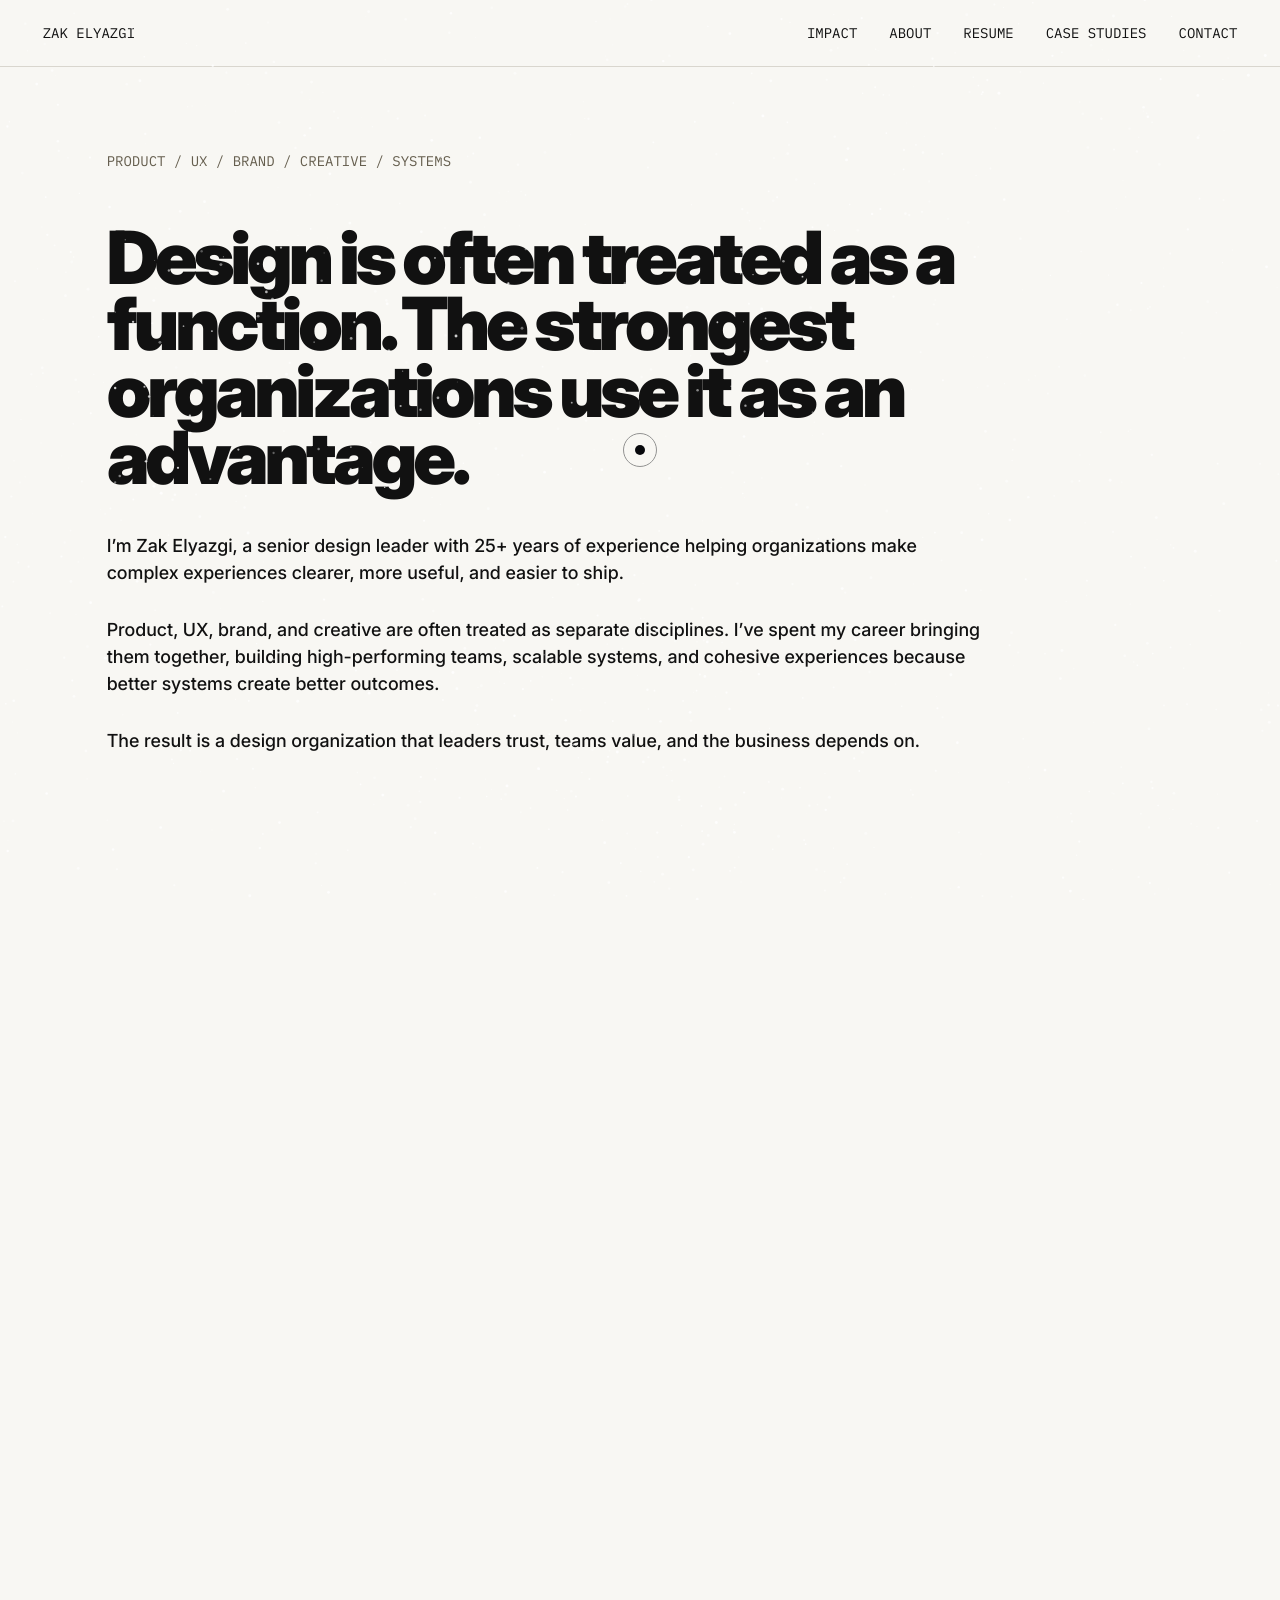
==== commit d061eb2d: "Update Grab homepage case study copy" ====
--- a/index.html
+++ b/index.html
@@ -213,14 +213,14 @@
           <article class="case-card green">
             <p class="case-label">03 Grab</p>
             <h3>Turning speed into a delightful product experience.</h3>
-            <p>Grab started as a rough startup idea with a big operational promise: deliver convenience-store essentials faster and closer than traditional delivery apps could.</p>
-            <p>I led the UX and visual redesign across the customer app, internal fulfillment dashboard, and courier app, while also developing the marketing and investor story.</p>
+            <p>Grab was a zero-to-one rapid-delivery venture built around a big customer promise: convenience-store essentials delivered to dense urban and university markets in 15 minutes or less.</p>
+            <p>I designed the connected product and operating system behind that promise—linking customer and courier apps, fulfillment tools, inventory, brand, and launch into one working experience.</p>
             <div class="results">
               <p class="eyebrow-small">Results</p>
               <ul>
                 <li>Launched live proof of concept</li>
                 <li>Average 11-minute door-to-door delivery</li>
-                <li>Customer feedback validated faster, easier, true door-to-door campus delivery</li>
+                <li>Customer feedback validated faster, easier, true door-to-door delivery</li>
               </ul>
             </div>
             <a class="case-link text-link-flush" href="case-study-grab.html">Read the case study →</a>
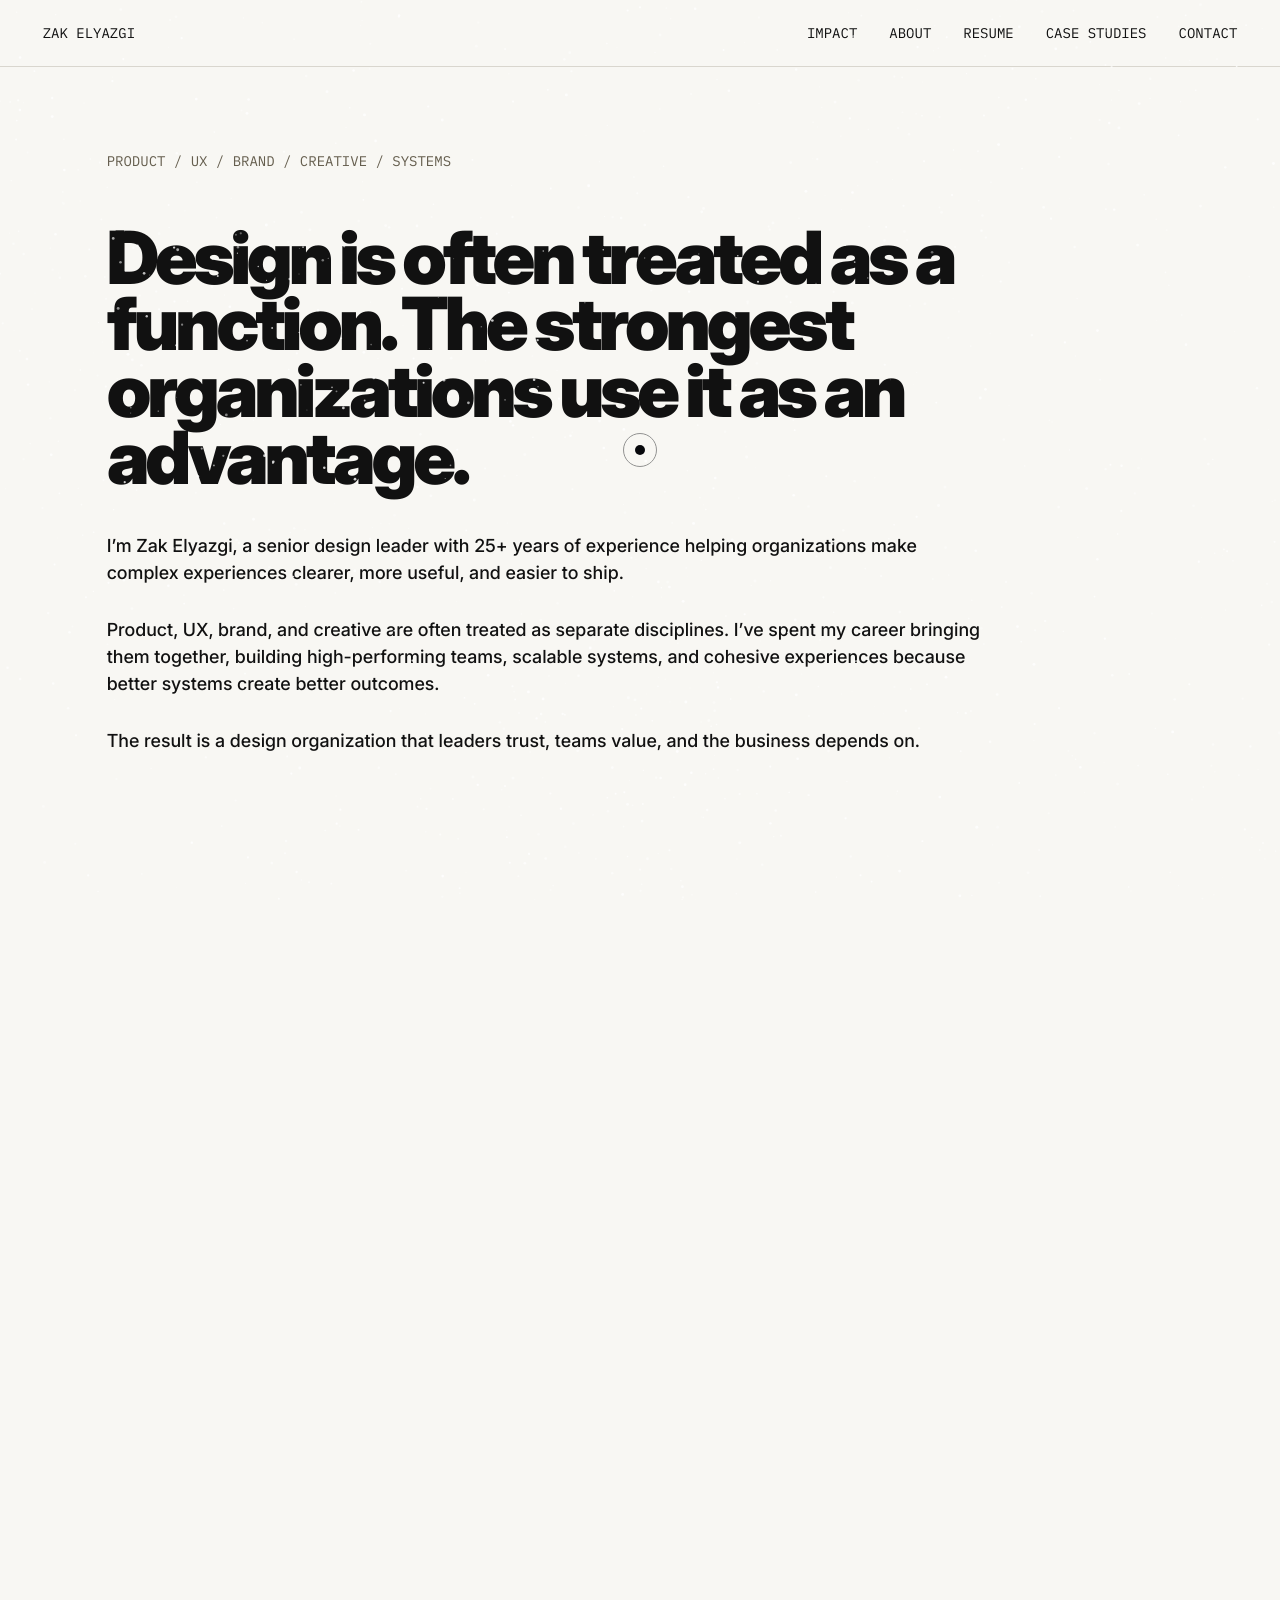
==== commit c35533c0: "Prepare static site for production launch" ====
--- a/index.html
+++ b/index.html
@@ -20,6 +20,13 @@
     <meta name="twitter:description" content="Zak Elyazgi is a senior design leader helping organizations turn product, UX, brand, creative, and systems work into business advantage.">
     <meta name="twitter:image" content="https://zakelyazgi.com/assets/social-preview.jpg">
     <meta name="twitter:image:alt" content="Zak Elyazgi, Design Leader">
+    <script async src="https://www.googletagmanager.com/gtag/js?id=G-0DF8FQVZE2"></script>
+    <script>
+      window.dataLayer = window.dataLayer || [];
+      function gtag(){dataLayer.push(arguments);}
+      gtag("js", new Date());
+      gtag("config", "G-0DF8FQVZE2");
+    </script>
     <link rel="preconnect" href="https://fonts.googleapis.com">
     <link rel="preconnect" href="https://fonts.gstatic.com" crossorigin>
     <link rel="icon" href="assets/favicon.svg" type="image/svg+xml">
--- a/styles.css
+++ b/styles.css
@@ -41,6 +41,10 @@
   text-rendering: geometricPrecision;
 }
 
+.not-found-page {
+  background: var(--ink);
+}
+
 body[data-intro-active="true"] {
   height: 100vh;
   overflow: hidden;
@@ -1216,6 +1220,7 @@
   color: var(--paper);
 }
 
+.contact h1,
 .contact h2 {
   max-width: var(--content);
   margin-top: 64px;
@@ -2009,6 +2014,7 @@
     font-size: clamp(40px, 11.5vw, 58px);
   }
 
+  .contact h1,
   .contact h2 {
     font-size: clamp(48px, 13vw, 68px);
     margin-top: 42px;
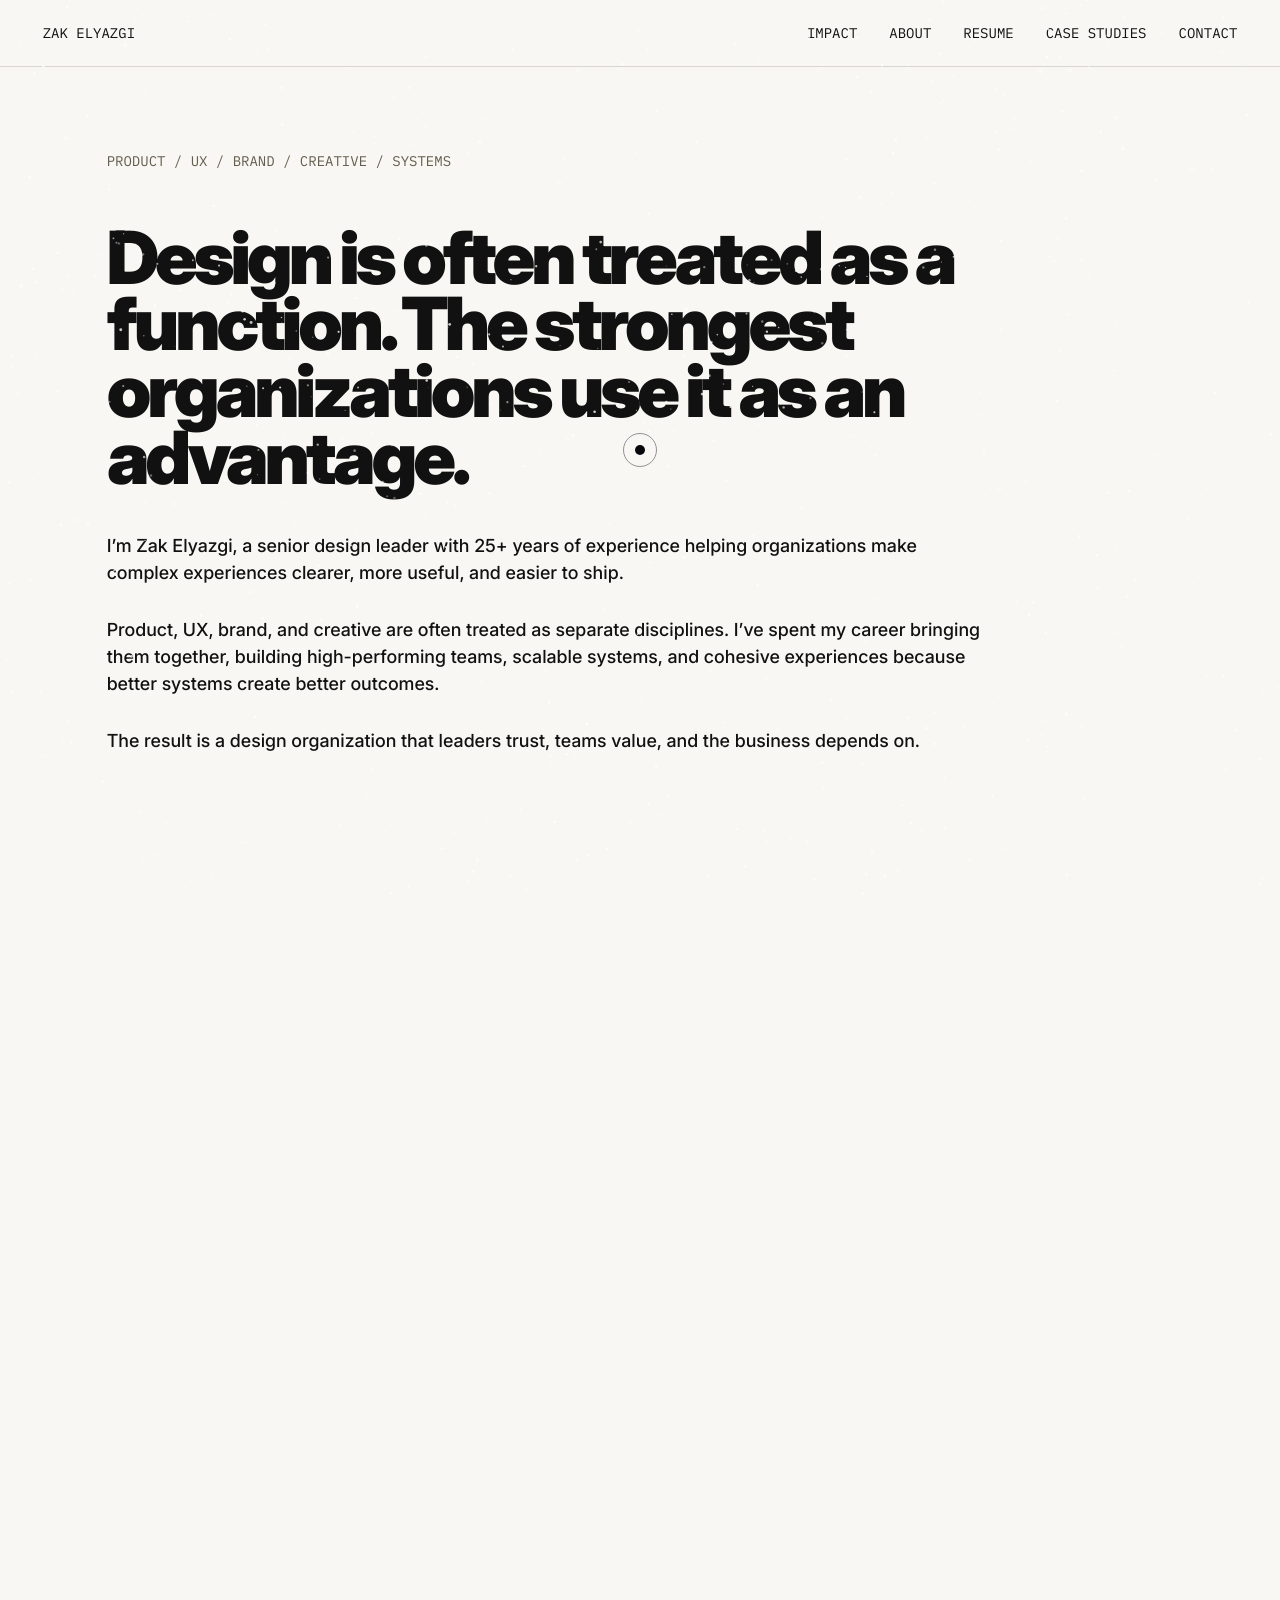
==== commit 8af65ff8: "Make analytics compatible with CSP" ====
--- a/index.html
+++ b/index.html
@@ -20,13 +20,8 @@
     <meta name="twitter:description" content="Zak Elyazgi is a senior design leader helping organizations turn product, UX, brand, creative, and systems work into business advantage.">
     <meta name="twitter:image" content="https://zakelyazgi.com/assets/social-preview.jpg">
     <meta name="twitter:image:alt" content="Zak Elyazgi, Design Leader">
+    <script src="analytics.js?v=20260801-ga4-v1"></script>
     <script async src="https://www.googletagmanager.com/gtag/js?id=G-0DF8FQVZE2"></script>
-    <script>
-      window.dataLayer = window.dataLayer || [];
-      function gtag(){dataLayer.push(arguments);}
-      gtag("js", new Date());
-      gtag("config", "G-0DF8FQVZE2");
-    </script>
     <link rel="preconnect" href="https://fonts.googleapis.com">
     <link rel="preconnect" href="https://fonts.gstatic.com" crossorigin>
     <link rel="icon" href="assets/favicon.svg" type="image/svg+xml">
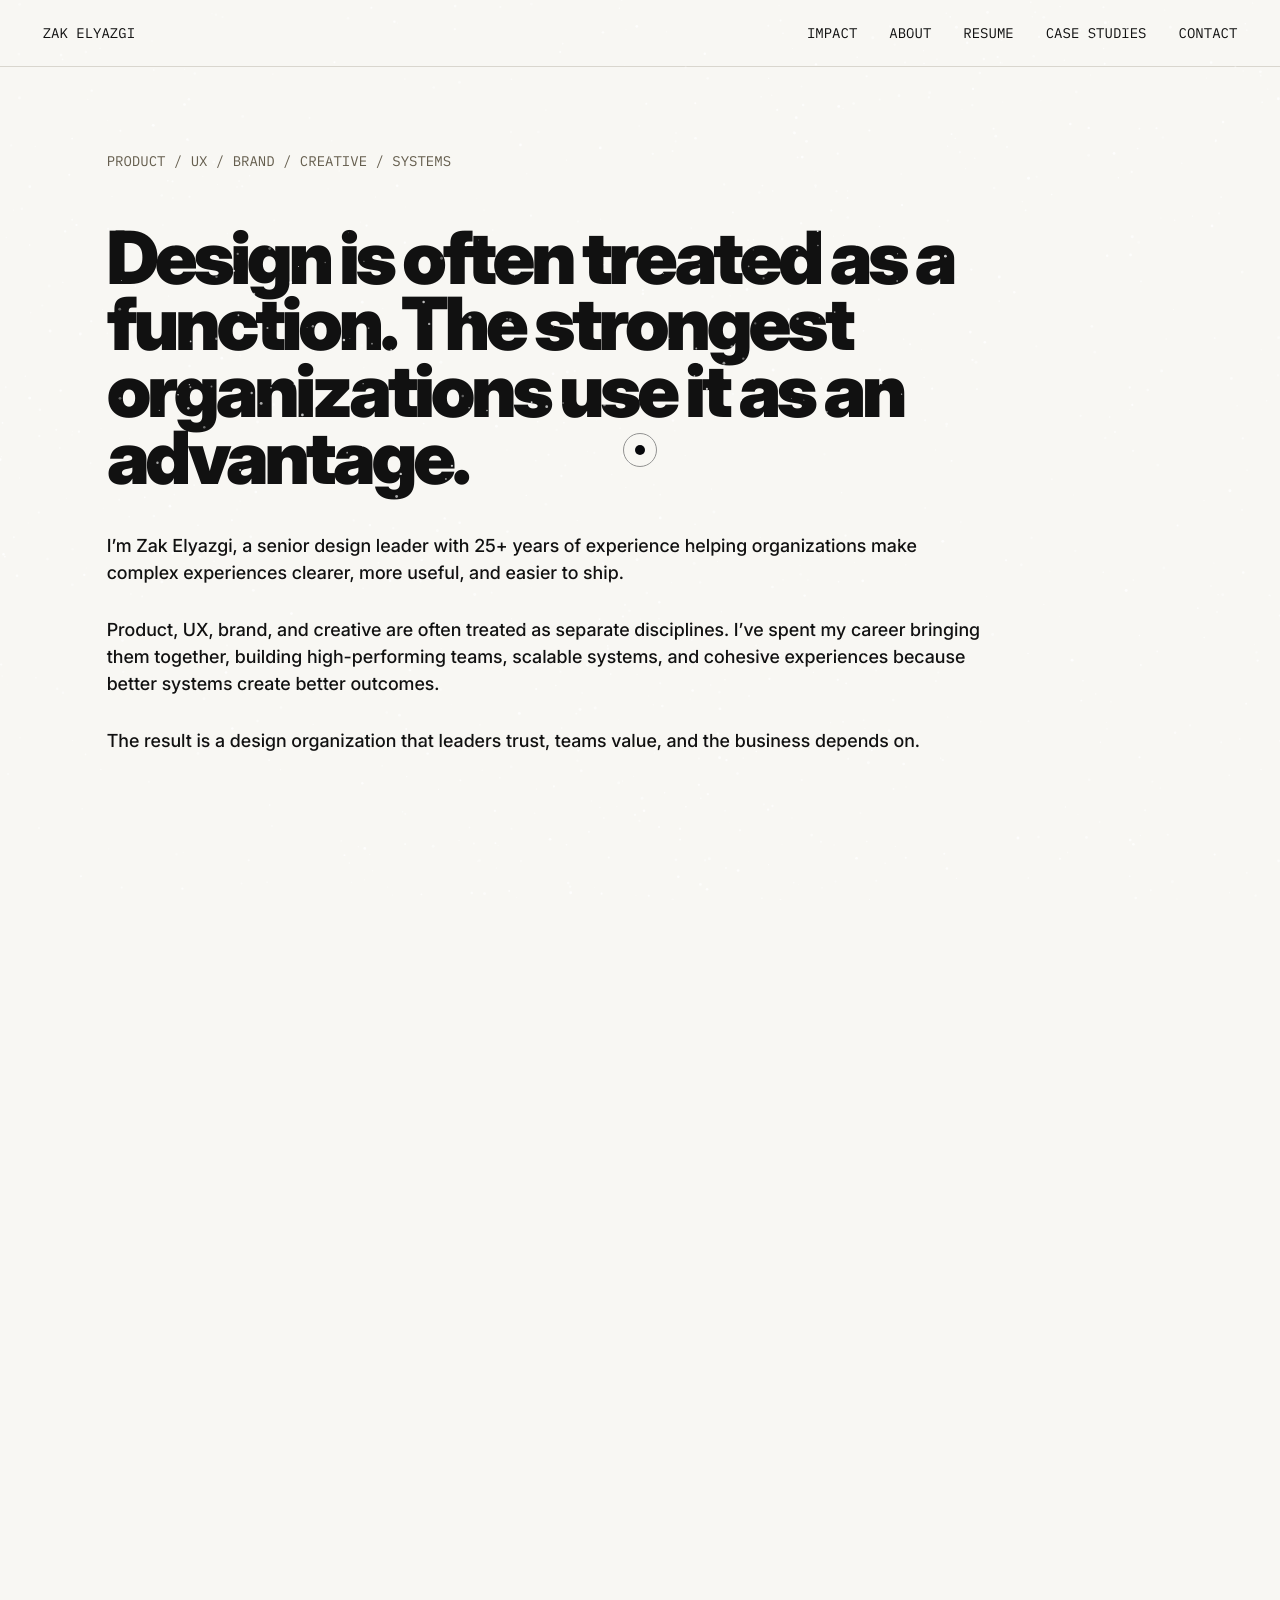
==== commit 7def24f7: "Add Grab leadership record entry" ====
--- a/index.html
+++ b/index.html
@@ -147,6 +147,14 @@
             </div>
           </article>
           <article>
+            <p class="company">Grab</p>
+            <div>
+              <p class="role-date">2022–2023</p>
+              <h3>Co-Founder & Head of Product Design & Marketing</h3>
+              <p>Co-founded a zero-to-one rapid-delivery venture, leading product strategy, UX, service design, brand, and go-to-market from concept through live market pilot. Built the connected customer, courier, fulfillment, and operating experience required to support a 15-minute delivery model in dense urban markets.</p>
+            </div>
+          </article>
+          <article>
             <p class="company">Swtch Comms</p>
             <div>
               <p class="role-date">2020-2021</p>
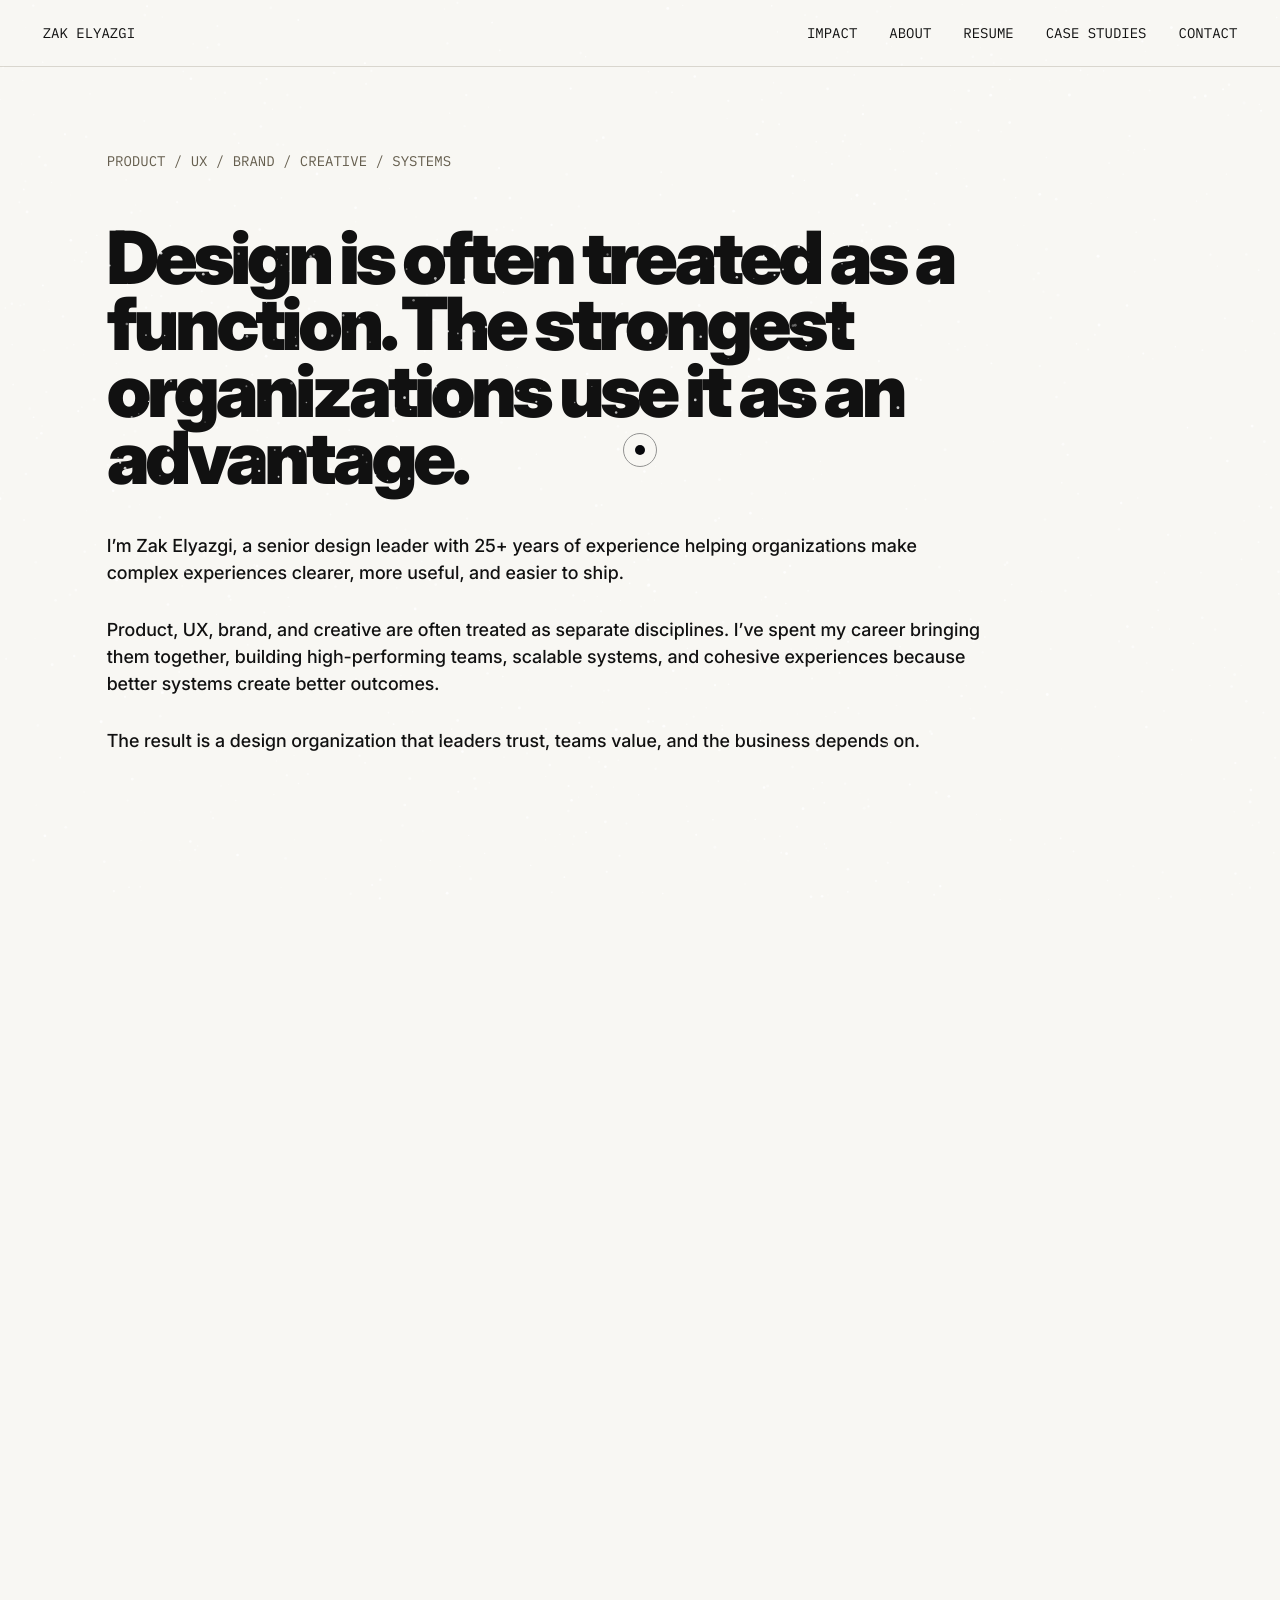
==== commit eb9d8ba6: "Remove unused Inter font weights" ====
--- a/index.html
+++ b/index.html
@@ -25,7 +25,7 @@
     <link rel="preconnect" href="https://fonts.googleapis.com">
     <link rel="preconnect" href="https://fonts.gstatic.com" crossorigin>
     <link rel="icon" href="assets/favicon.svg" type="image/svg+xml">
-    <link href="https://fonts.googleapis.com/css2?family=IBM+Plex+Mono:wght@400&family=Inter:wght@400;500;700;900&display=swap" rel="stylesheet">
+    <link href="https://fonts.googleapis.com/css2?family=IBM+Plex+Mono:wght@400&family=Inter:wght@500;900&display=swap" rel="stylesheet">
     <link rel="stylesheet" href="styles.css?v=20260730-preloader-v6">
   </head>
   <body data-intro-active="true">
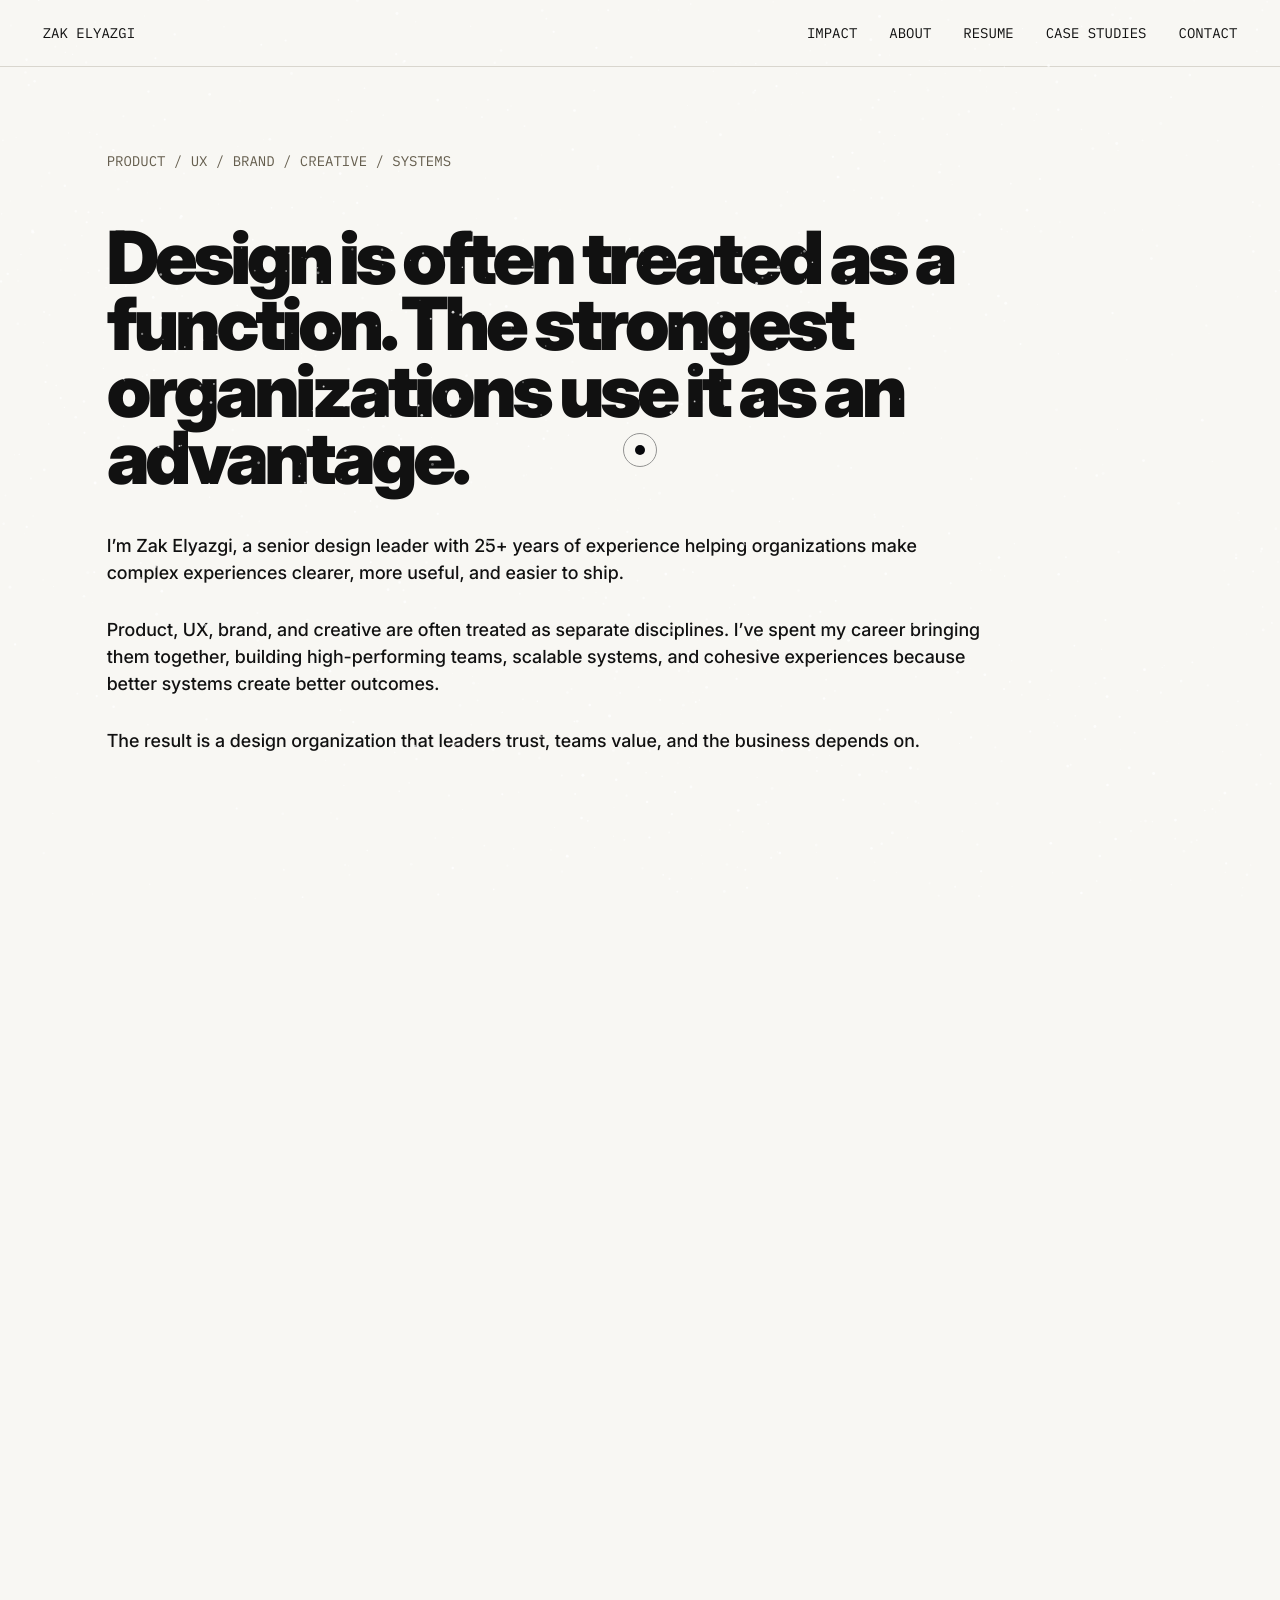
==== commit a81874c5: "Clarify leadership record timeline" ====
--- a/index.html
+++ b/index.html
@@ -143,7 +143,7 @@
             <div>
               <p class="role-date">2021-2025</p>
               <h3>Sr. Director, UX & Creative Services</h3>
-              <p>Directed UX, research, brand, creative services, design operations, and digital experience across enterprise platforms within a publicly traded technology company. Led teams and systems supporting Verisign.com, NameStudio, global brand standards, accessibility, and design quality at scale.</p>
+              <p>Directed UX, research, brand, creative services, design operations, and digital experience across enterprise platforms within a publicly traded technology company. Led teams and systems supporting Verisign.com, NameStudio, global brand standards, accessibility, and design quality at scale, earning promotion to Sr. Director in Dec. 2023.</p>
             </div>
           </article>
           <article>
@@ -151,7 +151,7 @@
             <div>
               <p class="role-date">2022–2023</p>
               <h3>Co-Founder & Head of Product Design & Marketing</h3>
-              <p>Co-founded a zero-to-one rapid-delivery venture, leading product strategy, UX, service design, brand, and go-to-market from concept through live market pilot. Built the connected customer, courier, fulfillment, and operating experience required to support a 15-minute delivery model in dense urban markets.</p>
+              <p>Co-founded a zero-to-one rapid-delivery venture, leading product strategy, UX, service design, brand, and go-to-market from concept through live market pilot. During the venture's most active buildout, operated at two altitudes: building the connected customer, courier, fulfillment, and operating experience behind a 15-minute delivery model while advancing at Verisign to Sr. Director in Dec. 2023.</p>
             </div>
           </article>
           <article>
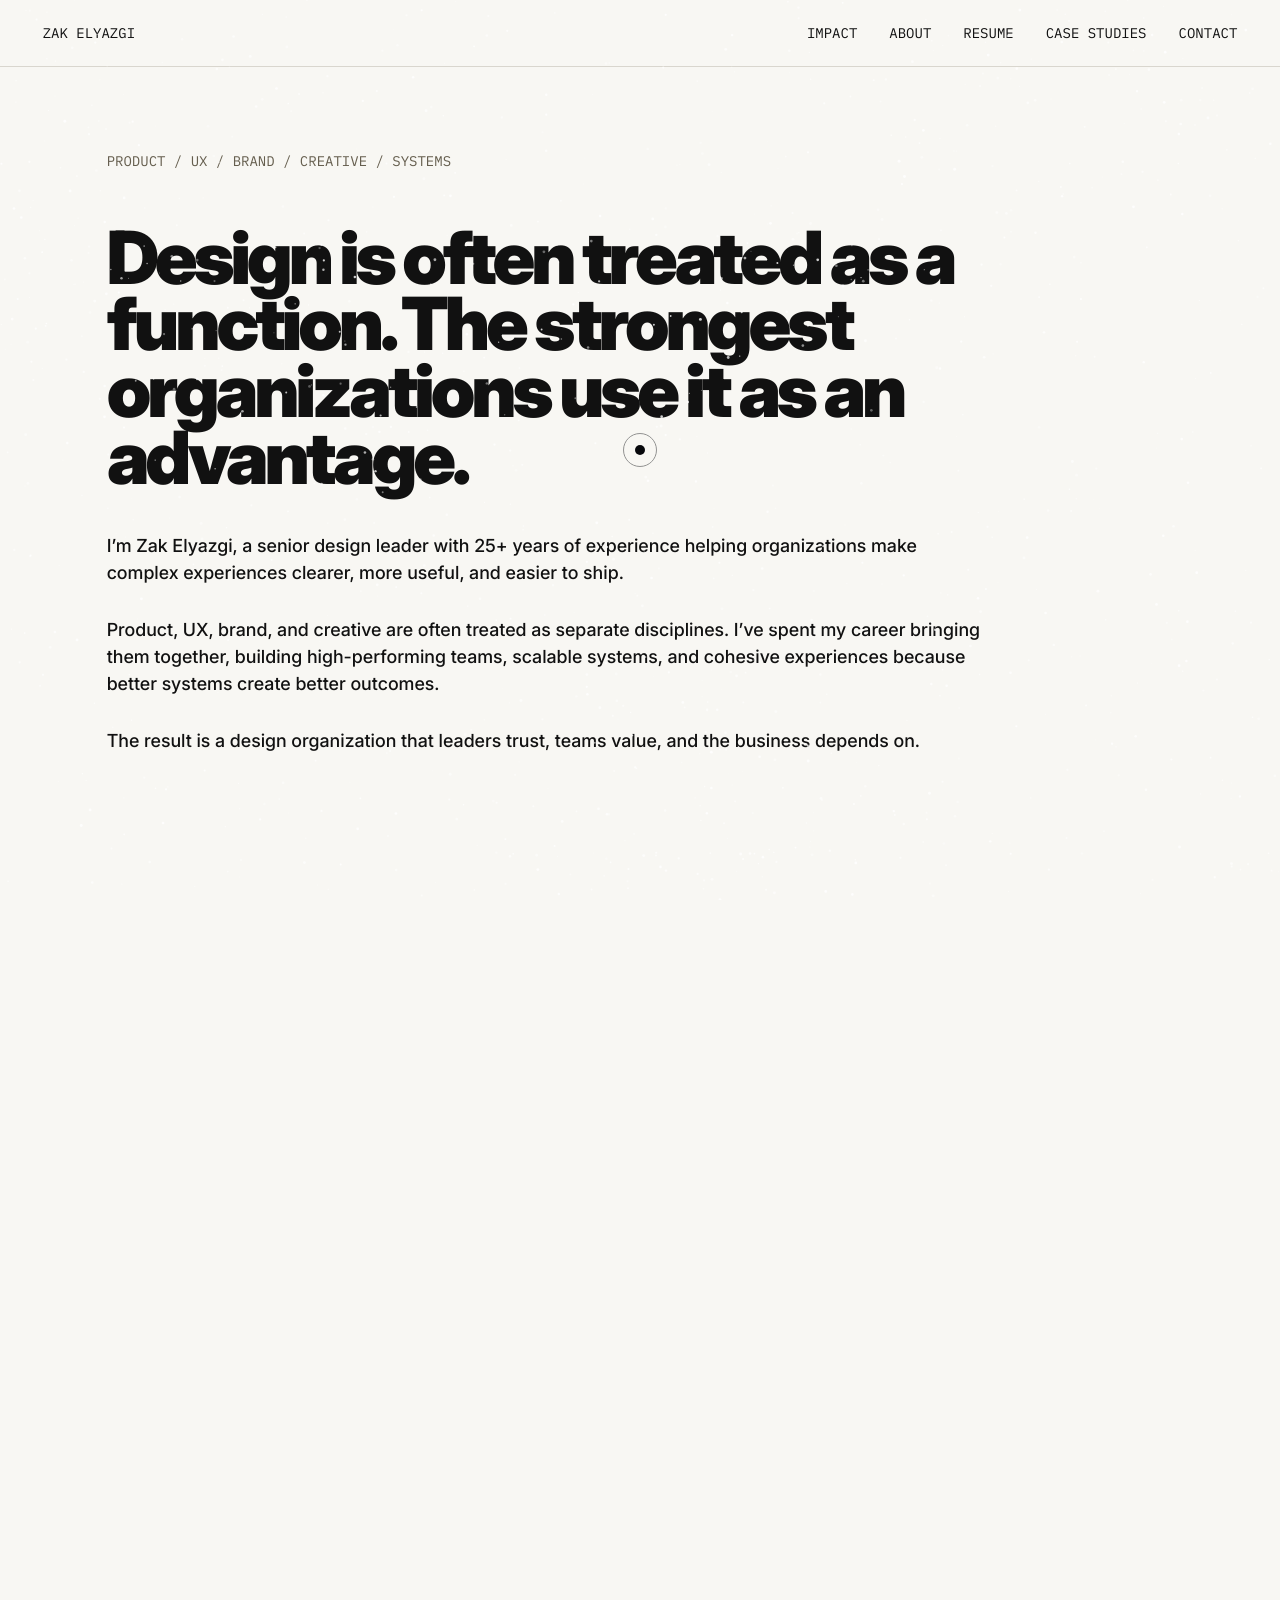
==== commit 6c0ddab9: "Polish Grab leadership blurb" ====
--- a/index.html
+++ b/index.html
@@ -151,7 +151,7 @@
             <div>
               <p class="role-date">2022–2023</p>
               <h3>Co-Founder & Head of Product Design & Marketing</h3>
-              <p>Co-founded a zero-to-one rapid-delivery venture, leading product strategy, UX, service design, brand, and go-to-market from concept through live market pilot. During the venture's most active buildout, operated at two altitudes: building the connected customer, courier, fulfillment, and operating experience behind a 15-minute delivery model while advancing at Verisign to Sr. Director in Dec. 2023.</p>
+              <p>Co-founded a zero-to-one rapid-delivery venture, leading product strategy, UX, service design, brand, and go-to-market from concept through live market pilot. During the venture's most active buildout, operated at two altitudes: building the connected customer, courier, fulfillment, and delivery experience behind a 15-minute model, while advancing at Verisign to Sr. Director in Dec. 2023.</p>
             </div>
           </article>
           <article>
